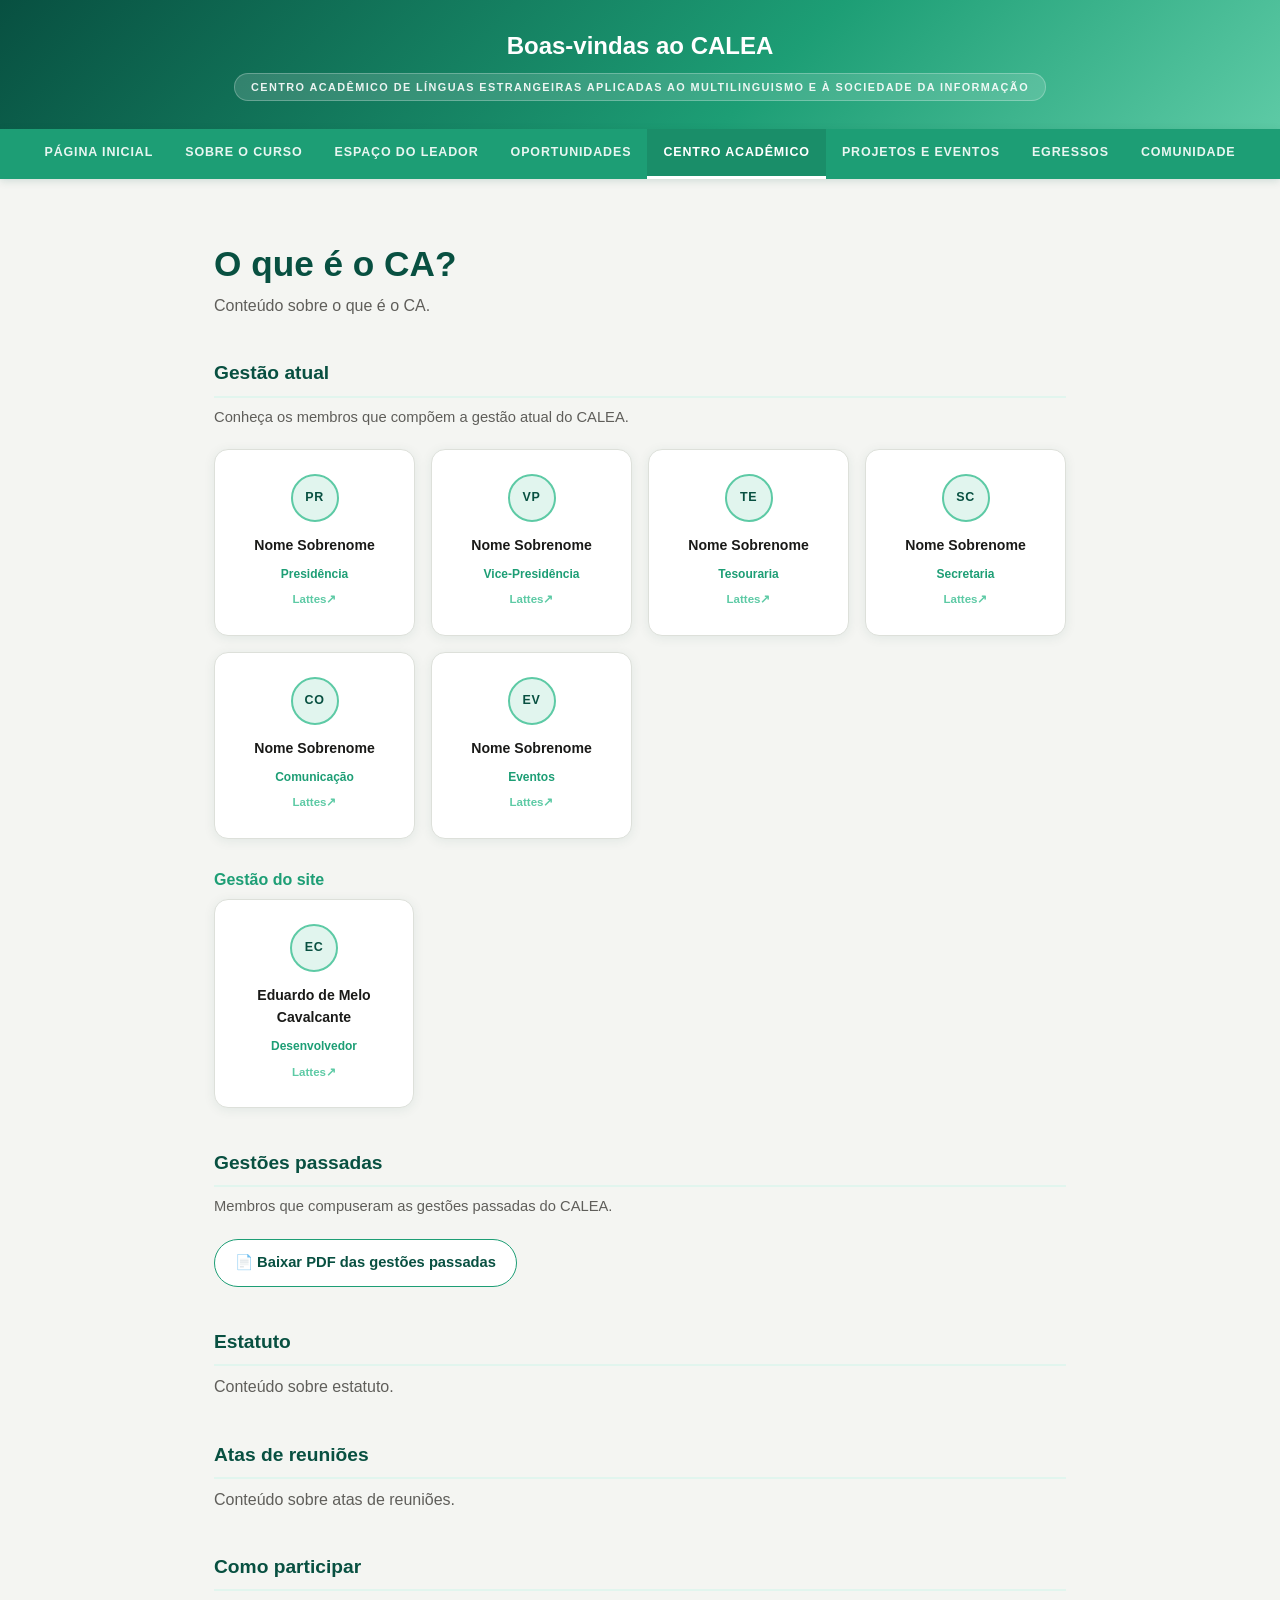
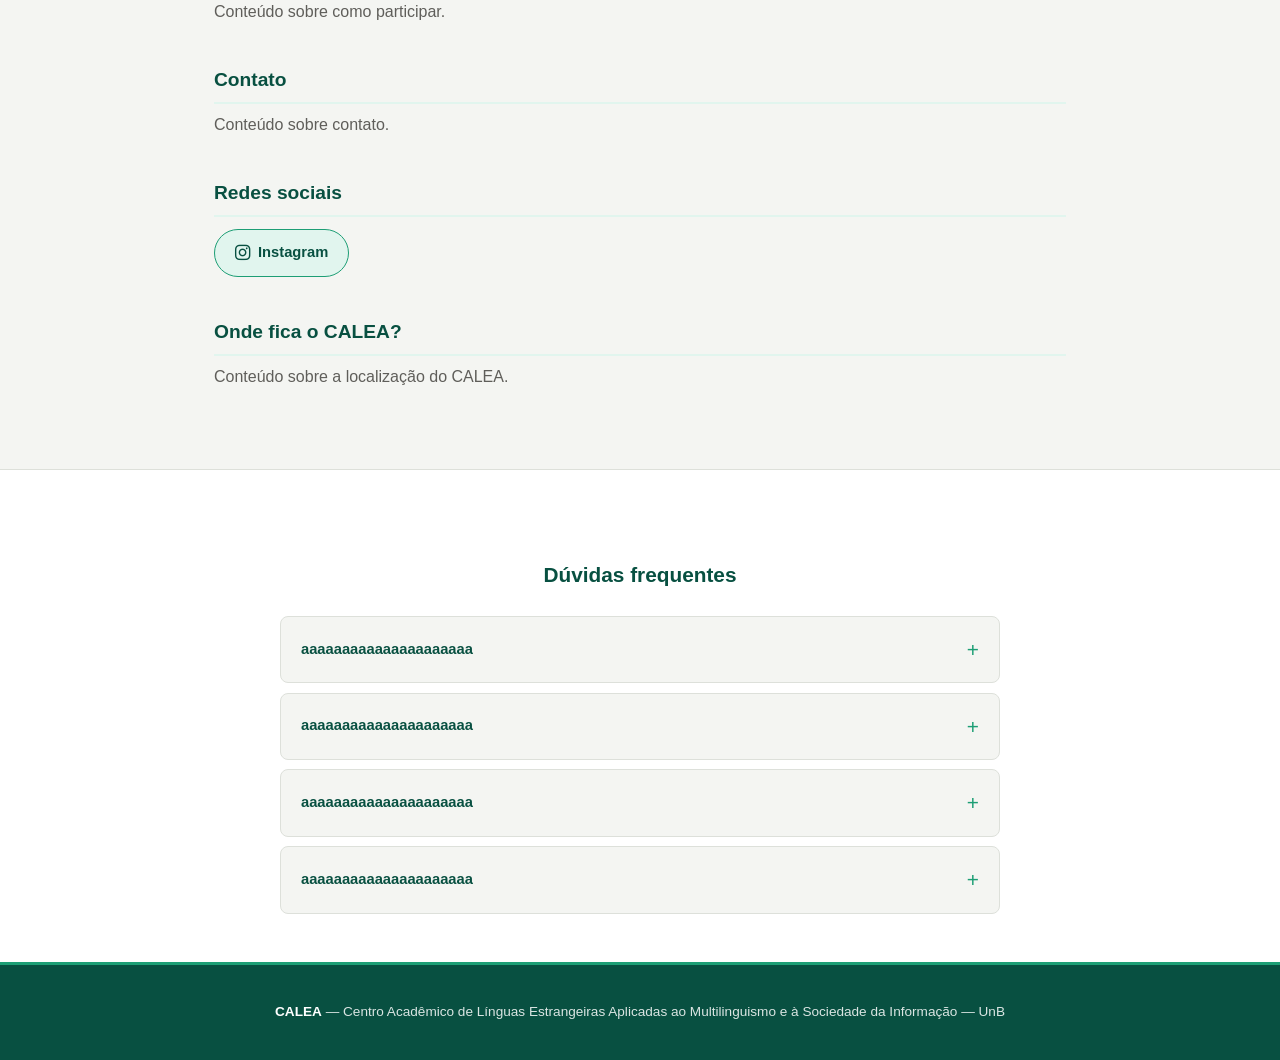
==== calea.html @ d987885e "Add files via upload" ====
<!DOCTYPE html>
<html lang="pt-br">
<head>
    <meta charset="UTF-8">
    <meta name="viewport" content="width=device-width, initial-scale=1.0">
    <title>CALEA — Centro Acadêmico</title>
    <link rel="stylesheet" href="style.css">
    <link rel="stylesheet" href="https://cdnjs.cloudflare.com/ajax/libs/font-awesome/6.4.0/css/all.min.css">
    <link rel="icon" type="image/png" sizes="16x16" href="imagens_favicons/favicon_io/favicon-16x16.png">
</head>
<body>
    <header>
        <h1><a href="index.html">Boas-vindas ao CALEA</a></h1>
        <div class="hero-tag">Centro Acadêmico de Línguas Estrangeiras APLICADAS ao Multilinguismo e à Sociedade da Informação</div>
    </header>

    <nav>
        <a href="index.html">Página Inicial</a>
        <a href="sobre_o_curso.html">Sobre o Curso</a>
        <a href="espaco_leador.html">Espaço do Leador</a>
        <a href="oportunidades.html">Oportunidades</a>
        <a href="calea.html" class="ativo">Centro Acadêmico</a>
        <a href="projetos_eventos.html">Projetos e Eventos</a>
        <a href="egressos.html">Egressos</a>
        <a href="comunidade.html">Comunidade</a>
    </nav>

    <main>
        <h1>O que é o CA?</h1>
        <p>Conteúdo sobre o que é o CA.</p>

        <h2>Gestão atual</h2>
        <p class="sec-desc">Conheça os membros que compõem a gestão atual do CALEA.</p>
        <div class="gestao-grid">
            <div class="membro-card">
                <div class="avatar" style="margin:0 auto .75rem;">PR</div>
                <h4>Nome Sobrenome</h4>
                <span class="cargo">Presidência</span><br>
                <span class="cargo"><a href="https://lattes.cnpq.br/1234567890" target="_blank" class="lattes-link">Lattes↗</a></span>
            </div>
            <div class="membro-card">
                <div class="avatar" style="margin:0 auto .75rem;">VP</div>
                <h4>Nome Sobrenome</h4>
                <span class="cargo">Vice-Presidência</span><br>
                <span class="cargo"><a href="https://lattes.cnpq.br/1234567890" target="_blank" class="lattes-link">Lattes↗</a></span>
            </div>
            <div class="membro-card">
                <div class="avatar" style="margin:0 auto .75rem;">TE</div>
                <h4>Nome Sobrenome</h4>
                <span class="cargo">Tesouraria</span><br>
                <span class="cargo"><a href="https://lattes.cnpq.br/1234567890" target="_blank" class="lattes-link">Lattes↗</a></span>
            </div>
            <div class="membro-card">
                <div class="avatar" style="margin:0 auto .75rem;">SC</div>
                <h4>Nome Sobrenome</h4>
                <span class="cargo">Secretaria</span><br>
                <span class="cargo"><a href="https://lattes.cnpq.br/1234567890" target="_blank" class="lattes-link">Lattes↗</a></span>
            </div>
            <div class="membro-card">
                <div class="avatar" style="margin:0 auto .75rem;">CO</div>
                <h4>Nome Sobrenome</h4>
                <span class="cargo">Comunicação</span><br>
                <span class="cargo"><a href="https://lattes.cnpq.br/1234567890" target="_blank" class="lattes-link">Lattes↗</a></span>
            </div>
            <div class="membro-card">
                <div class="avatar" style="margin:0 auto .75rem;">EV</div>
                <h4>Nome Sobrenome</h4>
                <span class="cargo">Eventos</span><br>
                <span class="cargo"><a href="https://lattes.cnpq.br/1234567890" target="_blank" class="lattes-link">Lattes↗</a></span>
            </div>
        </div>

        <h3>Gestão do site</h3>
        <div class="gestao-grid" style="max-width:200px;">
            <div class="membro-card">
                <div class="avatar" style="margin:0 auto .75rem;">EC</div>
                <h4>Eduardo de Melo Cavalcante</h4>
                <span class="cargo">Desenvolvedor</span><br>
                <span class="cargo"><a href="http://lattes.cnpq.br/5332360719524152" target="_blank" class="lattes-link">Lattes↗</a></span>
            </div>
        </div>

        <h2>Gestões passadas</h2>
        <p class="sec-desc">Membros que compuseram as gestões passadas do CALEA.</p>
        <p class="pdf-link">
            <a href="aqui vai o link para o PDF" target="_blank" class="btn-pdf">
                📄 Baixar PDF das gestões passadas
            </a>
        </p>

        <h2>Estatuto</h2>
        <p>Conteúdo sobre estatuto.</p>

        <h2>Atas de reuniões</h2>
        <p>Conteúdo sobre atas de reuniões.</p>

        <h2>Como participar</h2>
        <p>Conteúdo sobre como participar.</p>

        <h2>Contato</h2>
        <p>Conteúdo sobre contato.</p>

        <h2>Redes sociais</h2>
        <p class="social-links">
            <a href="https://www.instagram.com/caleaunb/" target="_blank" class="btn-social">
                <i class="fab fa-instagram"></i>
                Instagram
            </a>
        </p>

        <h2>Onde fica o CALEA?</h2>
        <p>Conteúdo sobre a localização do CALEA.</p>
    </main>

    <section id="faq">
        <div class="container">
            <h2 class="section-title">Dúvidas frequentes</h2>
            <div class="faq-list">
                <details>
                    <summary>aaaaaaaaaaaaaaaaaaaaa</summary>
                    <p>bbbbbbbbb</p>
                </details>
                <details>
                    <summary>aaaaaaaaaaaaaaaaaaaaa</summary>
                    <p>bbbbbbbbb</p>
                </details>
                <details>
                    <summary>aaaaaaaaaaaaaaaaaaaaa</summary>
                    <p>bbbbbbbbb</p>
                </details>
                <details>
                    <summary>aaaaaaaaaaaaaaaaaaaaa</summary>
                    <p>bbbbbbbbb</p>
                </details>
            </div>
        </div>
    </section>

    <footer>
        <p><strong>CALEA</strong> &mdash; Centro Acadêmico de Línguas Estrangeiras Aplicadas ao Multilinguismo e à Sociedade da Informação &mdash; UnB</p>
    </footer>
</body>
</html>
---- style.css ----
/* ══════════════════════════════════════════
   CALEA — Folha de estilos global
   ══════════════════════════════════════════ */

:root {
    --verde: #1D9E75;
    --verde-escuro: #085041;
    --verde-claro: #E1F5EE;
    --verde-medio: #5DCAA5;
    --cinza-bg: #f4f5f2;
    --cinza-borda: #dde0da;
    --texto: #1a1a18;
    --texto-muted: #5f5e5a;
    --branco: #ffffff;
    --sombra-suave: 0 2px 12px rgba(8, 80, 65, 0.08);
    --sombra-media: 0 4px 24px rgba(8, 80, 65, 0.13);
    --raio: 14px;
    --raio-sm: 8px;
    --raio-pill: 999px;
}

/* ── RESET & BASE ── */
*, *::before, *::after { box-sizing: border-box; }

html, body { min-height: 100%; }

body {
    display: flex;
    flex-direction: column;
    min-height: 100vh;
    font-family: Arial, Verdana, Tahoma, Helvetica, sans-serif;
    margin: 0;
    padding: 0;
    font-size: 16px;
    background-color: var(--cinza-bg);
    color: var(--texto);
    line-height: 1.6;
}

main {
    flex: 1;
    max-width: 900px;
    margin: 0 auto;
    padding: 2.5rem 1.5rem 4rem;
    width: 100%;
    text-align: left;
}

/* ── TIPOGRAFIA GERAL ── */
h1 {
    font-size: clamp(1.6rem, 4vw, 2.2rem);
    font-weight: 800;
    color: var(--verde-escuro);
    margin-bottom: 0.5rem;
    line-height: 1.2;
}

h2 {
    font-size: 1.2rem;
    font-weight: 700;
    color: var(--verde-escuro);
    margin-top: 2.5rem;
    margin-bottom: 0.5rem;
    padding-bottom: 0.4rem;
    border-bottom: 2px solid var(--verde-claro);
}

h3 {
    font-size: 1rem;
    font-weight: 700;
    color: var(--verde);
    margin-top: 1.75rem;
    margin-bottom: 0.4rem;
}

p { margin: 0.5rem 0 1rem; color: var(--texto-muted); }

/* ── LINKS ── */
a { color: var(--verde); text-decoration: none; }
a:hover { color: var(--verde-escuro); text-decoration: underline; }

/* ══════════════════════════════════════════
   HEADER
   ══════════════════════════════════════════ */
header {
    background: linear-gradient(135deg, #085041 0%, #1D9E75 60%, #5DCAA5 100%);
    color: #fff;
    padding: 2rem 2rem 1.75rem;
    text-align: center;
    position: relative;
}

header h1 {
    font-size: 1.5rem;
    font-weight: 800;
    color: #fff;
    margin: 0 0 0.75rem;
    line-height: 1.2;
    border-bottom: none;
    padding-bottom: 0;
}

header h1 a { color: #fff; text-decoration: none; }
header h1 a:hover { color: rgba(255,255,255,0.8); text-decoration: none; }


.hero-tag {
    display: inline-block;
    background: rgba(255,255,255,0.15);
    border: 1px solid rgba(255,255,255,0.25);
    border-radius: 999px;
    padding: 0.3rem 1rem;
    font-size: 0.68rem;
    font-weight: 600;
    letter-spacing: 0.13em;
    text-transform: uppercase;
    color: rgba(255,255,255,0.9);
    line-height: 1.5;
}

/* ══════════════════════════════════════════
   NAVEGAÇÃO
   ══════════════════════════════════════════ */
nav {
    background-color: var(--verde);
    padding: 0;
    display: flex;
    flex-wrap: wrap;
    justify-content: center;
    gap: 0;
    box-shadow: 0 2px 8px rgba(8,80,65,0.15);
    position: sticky;
    top: 0;
    z-index: 100;
}

nav a,
.dropbtn {
    color: rgba(255,255,255,0.9);
    text-decoration: none;
    padding: 0.85rem 1rem;
    display: inline-block;
    font-size: 0.78rem;
    font-weight: 700;
    letter-spacing: 0.07em;
    text-transform: uppercase;
    border-bottom: 3px solid transparent;
    transition: background-color 0.18s ease, border-color 0.18s ease, color 0.18s ease;
}

nav a:hover,
.dropdown:hover .dropbtn {
    background-color: rgba(0,0,0,0.12);
    color: #fff;
    border-bottom-color: rgba(255,255,255,0.5);
    text-decoration: none;
}

nav a.ativo {
    border-bottom-color: #fff;
    color: #fff;
    background-color: rgba(0,0,0,0.1);
}

/* ── DROPDOWN ── */
.dropdown { position: relative; display: inline-block; }

.dropdown-content {
    display: none;
    position: absolute;
    top: 100%;
    left: 0;
    min-width: 200px;
    background-color: var(--branco);
    box-shadow: var(--sombra-media);
    z-index: 200;
    border-radius: 0 0 var(--raio-sm) var(--raio-sm);
    overflow: hidden;
}

.dropdown-content a {
    display: block;
    padding: 0.75rem 1rem;
    color: var(--verde-escuro);
    font-size: 0.85rem;
    border-bottom: none;
    letter-spacing: 0;
    text-transform: none;
    font-weight: 500;
}

.dropdown-content a:hover { background-color: var(--verde-claro); color: var(--verde-escuro); }
.dropdown:hover .dropdown-content { display: block; }

/* ══════════════════════════════════════════
   AVATARES
   ══════════════════════════════════════════ */
.avatar {
    width: 48px;
    height: 48px;
    border-radius: 50%;
    background: var(--verde-claro);
    color: var(--verde-escuro);
    font-size: 0.78rem;
    font-weight: 800;
    display: flex;
    align-items: center;
    justify-content: center;
    border: 2px solid var(--verde-medio);
    letter-spacing: 0.05em;
}

/* ══════════════════════════════════════════
   CARDS DE MEMBROS / GESTÃO
   ══════════════════════════════════════════ */
.container { max-width: 860px; margin: 0 auto; padding: 0; }

.gestao-grid {
    display: grid;
    grid-template-columns: repeat(auto-fit, minmax(160px, 1fr));
    gap: 1rem;
    margin-bottom: 1.5rem;
}

.membro-card {
    background: var(--branco);
    border: 1px solid var(--cinza-borda);
    border-radius: var(--raio);
    padding: 1.5rem 1rem;
    text-align: center;
    box-shadow: var(--sombra-suave);
    transition: box-shadow 0.2s, transform 0.2s;
}

.membro-card:hover {
    box-shadow: var(--sombra-media);
    transform: translateY(-2px);
}

.membro-card h4 {
    font-size: 0.88rem;
    font-weight: 700;
    margin: 0.5rem 0 0.2rem;
    color: var(--texto);
    border: none;
    padding: 0;
}

.membro-card .cargo {
    font-size: 0.75rem;
    color: var(--verde);
    font-weight: 600;
}

.lattes-link {
    font-size: 0.72rem;
    color: var(--verde-medio);
    font-weight: 600;
}

.lattes-link:hover { color: var(--verde-escuro); }

/* ══════════════════════════════════════════
   BOTÕES SOCIAL / PDF
   ══════════════════════════════════════════ */
.social-links { margin: 0.75rem 0; }

.social-links .btn-social {
    display: inline-flex;
    align-items: center;
    gap: 0.5rem;
    padding: 0.7rem 1.25rem;
    border: 1.5px solid var(--verde);
    border-radius: var(--raio-pill);
    background: var(--verde-claro);
    color: var(--verde-escuro);
    font-size: 0.92rem;
    font-weight: 700;
    text-decoration: none;
    transition: background 0.2s, color 0.2s, transform 0.2s, box-shadow 0.2s;
}

.social-links .btn-social i { font-size: 1.1rem; }

.social-links .btn-social:hover {
    background: var(--verde);
    color: #fff;
    transform: translateY(-2px);
    box-shadow: 0 4px 12px rgba(29,158,117,0.25);
    text-decoration: none;
}

.pdf-link { margin: 1rem 0 0; }

.pdf-link .btn-pdf {
    display: inline-flex;
    align-items: center;
    gap: 0.5rem;
    padding: 0.7rem 1.25rem;
    border: 1.5px solid var(--verde);
    border-radius: var(--raio-pill);
    background: #fff;
    color: var(--verde-escuro);
    font-size: 0.92rem;
    font-weight: 700;
    text-decoration: none;
    transition: background 0.2s, color 0.2s, transform 0.2s, box-shadow 0.2s;
}

.pdf-link .btn-pdf:hover {
    background: var(--verde);
    color: #fff;
    transform: translateY(-2px);
    box-shadow: 0 4px 12px rgba(29,158,117,0.25);
    text-decoration: none;
}

/* ══════════════════════════════════════════
   SEÇÃO FAQ
   ══════════════════════════════════════════ */
#faq {
    background: var(--branco);
    border-top: 1px solid var(--cinza-borda);
    padding: 3rem 1.5rem;
}

#faq .container {
    max-width: 720px;
    margin: 0 auto;
    padding: 0;
}

.section-title {
    font-size: 1.3rem;
    font-weight: 800;
    color: var(--verde-escuro);
    text-align: center;
    margin-bottom: 1.5rem;
    border: none;
    padding: 0;
}

.faq-list { display: grid; gap: 0.6rem; }

.faq-list details {
    background: var(--cinza-bg);
    border: 1px solid var(--cinza-borda);
    border-radius: var(--raio-sm);
    overflow: hidden;
    transition: box-shadow 0.2s;
}

.faq-list details[open] {
    border-color: var(--verde-medio);
    box-shadow: 0 0 0 3px rgba(29,158,117,0.08);
}

.faq-list summary {
    padding: 1rem 1.25rem;
    font-size: 0.92rem;
    font-weight: 600;
    color: var(--verde-escuro);
    cursor: pointer;
    list-style: none;
    display: flex;
    justify-content: space-between;
    align-items: center;
    user-select: none;
}

.faq-list summary::-webkit-details-marker { display: none; }

.faq-list summary::after {
    content: '+';
    font-size: 1.3rem;
    font-weight: 300;
    color: var(--verde);
    transition: transform 0.25s;
    flex-shrink: 0;
    margin-left: 1rem;
}

.faq-list details[open] summary::after {
    transform: rotate(45deg);
}

.faq-list details p {
    padding: 0 1.25rem 1rem;
    margin: 0;
    font-size: 0.9rem;
    color: var(--texto-muted);
    border-top: 1px solid var(--cinza-borda);
    padding-top: 0.75rem;
}

/* ══════════════════════════════════════════
   DURAÇÃO DO CURSO
   ══════════════════════════════════════════ */
.duracao-container {
    display: flex;
    align-items: center;
    justify-content: flex-start;
    gap: 1rem;
    margin: 1.25rem 0;
}

.duracao-destaque {
    display: flex;
    flex-direction: column;
    align-items: center;
    background: var(--verde-claro);
    border: 1px solid var(--cinza-borda);
    border-radius: var(--raio);
    padding: 1rem 2rem;
    min-width: 100px;
}

.duracao-num {
    font-size: 2.8rem;
    font-weight: 800;
    color: var(--verde-escuro);
    line-height: 1;
}

.duracao-label {
    font-size: 0.75rem;
    font-weight: 700;
    text-transform: uppercase;
    letter-spacing: 0.1em;
    color: var(--verde);
    margin-top: 0.3rem;
}

.duracao-sep { font-size: 2rem; color: var(--cinza-borda); font-weight: 300; }

/* ══════════════════════════════════════════
   ESTRUTURA CURRICULAR
   ══════════════════════════════════════════ */
.sec-desc {
    color: var(--texto-muted);
    font-size: 0.92rem;
    margin-bottom: 1.25rem;
}

.curriculo-grid {
    display: flex;
    gap: 1rem;
    justify-content: flex-start;
    flex-wrap: wrap;
    margin: 0 0 1.5rem;
}

.curriculo-card {
    display: flex;
    flex-direction: column;
    align-items: center;
    background: var(--branco);
    border: 1px solid var(--cinza-borda);
    border-radius: var(--raio);
    padding: 1.25rem 2rem;
    min-width: 200px;
    text-decoration: none;
    color: inherit;
    box-shadow: var(--sombra-suave);
    transition: border-color 0.2s, box-shadow 0.2s, transform 0.2s;
}

.curriculo-card:hover {
    border-color: var(--verde);
    box-shadow: var(--sombra-media);
    transform: translateY(-2px);
    text-decoration: none;
}

.curriculo-card--destaque {
    border-color: var(--verde);
    box-shadow: 0 0 0 3px rgba(29,158,117,0.15);
}

.curriculo-badge {
    font-size: 0.68rem;
    font-weight: 700;
    text-transform: uppercase;
    letter-spacing: 0.1em;
    background: var(--verde);
    color: #fff;
    border-radius: var(--raio-pill);
    padding: 0.15rem 0.65rem;
    margin-bottom: 0.75rem;
}

.curriculo-codigo { font-size: 1.6rem; font-weight: 800; color: var(--verde-escuro); line-height: 1; }
.curriculo-ano { font-size: 0.78rem; color: var(--texto-muted); margin-top: 0.3rem; }
.curriculo-link { font-size: 0.78rem; font-weight: 600; color: var(--verde); margin-top: 0.75rem; }

/* ══════════════════════════════════════════
   FLUXO SEMESTRAL
   ══════════════════════════════════════════ */
.fluxo-grid {
    display: grid;
    grid-template-columns: repeat(auto-fit, minmax(200px, 1fr));
    gap: 0.75rem;
    margin: 0 0 2rem;
    text-align: left;
}

.fluxo-sem {
    background: var(--branco);
    border: 1px solid var(--cinza-borda);
    border-radius: var(--raio-sm);
    overflow: hidden;
    box-shadow: var(--sombra-suave);
}

.fluxo-sem-header {
    background: var(--verde-escuro);
    color: #fff;
    font-size: 0.78rem;
    font-weight: 700;
    padding: 0.55rem 0.9rem;
    display: flex;
    justify-content: space-between;
    letter-spacing: 0.04em;
}

.fluxo-sem-header span { font-weight: 400; opacity: 0.8; }

.fluxo-sem ul { list-style: none; margin: 0; padding: 0.6rem 0.9rem; }

.fluxo-sem ul li {
    font-size: 0.82rem;
    color: var(--texto);
    padding: 0.28rem 0;
    border-bottom: 1px solid rgba(0,0,0,0.06);
    line-height: 1.35;
}

.fluxo-sem ul li:last-child { border-bottom: none; }

/* ══════════════════════════════════════════
   CALENDÁRIO ACADÊMICO
   ══════════════════════════════════════════ */
.cal-periodo-grid {
    display: grid;
    grid-template-columns: repeat(auto-fit, minmax(150px, 1fr));
    gap: 0.75rem;
    margin: 0 0 1.5rem;
}

.cal-periodo {
    background: var(--verde-escuro);
    color: #fff;
    border-radius: var(--raio-sm);
    padding: 1rem 0.75rem;
    display: flex;
    flex-direction: column;
    align-items: center;
    gap: 0.35rem;
    box-shadow: var(--sombra-suave);
}

.cal-periodo-label {
    font-size: 0.7rem;
    font-weight: 600;
    text-transform: uppercase;
    letter-spacing: 0.08em;
    opacity: 0.75;
    line-height: 1.3;
    text-align: center;
}

.cal-periodo-data { font-size: 1rem; font-weight: 700; }

/* ══════════════════════════════════════════
   OUTROS COMPONENTES LEGADOS
   ══════════════════════════════════════════ */
.doc-list { display: grid; gap: 0.75rem; }
.doc-item { display: flex; align-items: center; justify-content: space-between; padding: 1rem 1.25rem; background: var(--branco); border: 1px solid var(--cinza-borda); border-radius: var(--raio-sm); gap: 1rem; }
.doc-item-info { display: flex; align-items: center; gap: 0.75rem; }
.doc-item-info .doc-icon { font-size: 1.2rem; }
.doc-item-info h4 { font-size: 0.9rem; font-weight: 600; border: none; padding: 0; margin: 0; color: var(--texto); }
.doc-item-info p { font-size: 0.78rem; color: var(--texto-muted); margin: 0; }

.contato-grid { display: grid; grid-template-columns: repeat(auto-fit, minmax(200px, 1fr)); gap: 1rem; }
.contato-item { display: flex; align-items: flex-start; gap: 0.75rem; padding: 1.25rem; background: var(--branco); border: 1px solid var(--cinza-borda); border-radius: var(--raio-sm); }
.contato-icon { width: 38px; height: 38px; border-radius: 9px; background: var(--verde-claro); display: flex; align-items: center; justify-content: center; font-size: 1rem; flex-shrink: 0; }
.contato-info .label { font-size: 0.72rem; font-weight: 600; text-transform: uppercase; letter-spacing: 0.09em; color: var(--texto-muted); margin-bottom: 0.2rem; }
.contato-info .valor { font-size: 0.9rem; color: var(--verde-escuro); font-weight: 500; }
.contato-info a { color: var(--verde-escuro); text-decoration: none; }
.contato-info a:hover { color: var(--verde); }

.steps { counter-reset: step; display: grid; gap: 1rem; }
.step { display: flex; gap: 1rem; align-items: flex-start; padding: 1.1rem 1.25rem; background: var(--branco); border: 1px solid var(--cinza-borda); border-radius: var(--raio-sm); }
.step-n { width: 32px; height: 32px; border-radius: 50%; background: var(--verde-claro); color: var(--verde-escuro); font-weight: 800; font-size: 0.9rem; display: flex; align-items: center; justify-content: center; flex-shrink: 0; }
.step h4 { font-size: 0.9rem; font-weight: 600; margin-bottom: 0.2rem; border: none; padding: 0; color: var(--texto); }
.step p { font-size: 0.85rem; color: var(--texto-muted); margin: 0; }

/* ══════════════════════════════════════════
   FOOTER
   ══════════════════════════════════════════ */
footer {
    background: var(--verde-escuro);
    color: rgba(255,255,255,0.85);
    text-align: center;
    padding: 2rem 1.5rem;
    font-size: 0.85rem;
    border-top: 3px solid var(--verde);
}

footer strong { color: #fff; }
footer p { margin: 0.3rem 0; color: rgba(255,255,255,0.85); }

.footer-creditos { font-size: 0.75rem; opacity: 0.6; margin-top: 0.5rem !important; }
.footer-creditos a { color: var(--verde-medio); text-decoration: underline; }
.footer-creditos a:hover { color: #fff; }

/* ══════════════════════════════════════════
   RESPONSIVO
   ══════════════════════════════════════════ */
@media (max-width: 640px) {
    main { padding: 1.5rem 1rem 3rem; }

    nav {
        flex-direction: column;
        align-items: stretch;
        position: static;
    }

    nav a, .dropbtn {
        padding: 0.75rem 1rem;
        border-bottom: 1px solid rgba(255,255,255,0.1);
        border-left: 3px solid transparent;
        text-align: left;
        font-size: 0.82rem;
    }

    nav a:hover { border-left-color: #fff; border-bottom-color: rgba(255,255,255,0.1); }

    .duracao-container { justify-content: center; }
    .curriculo-grid { justify-content: center; }
}
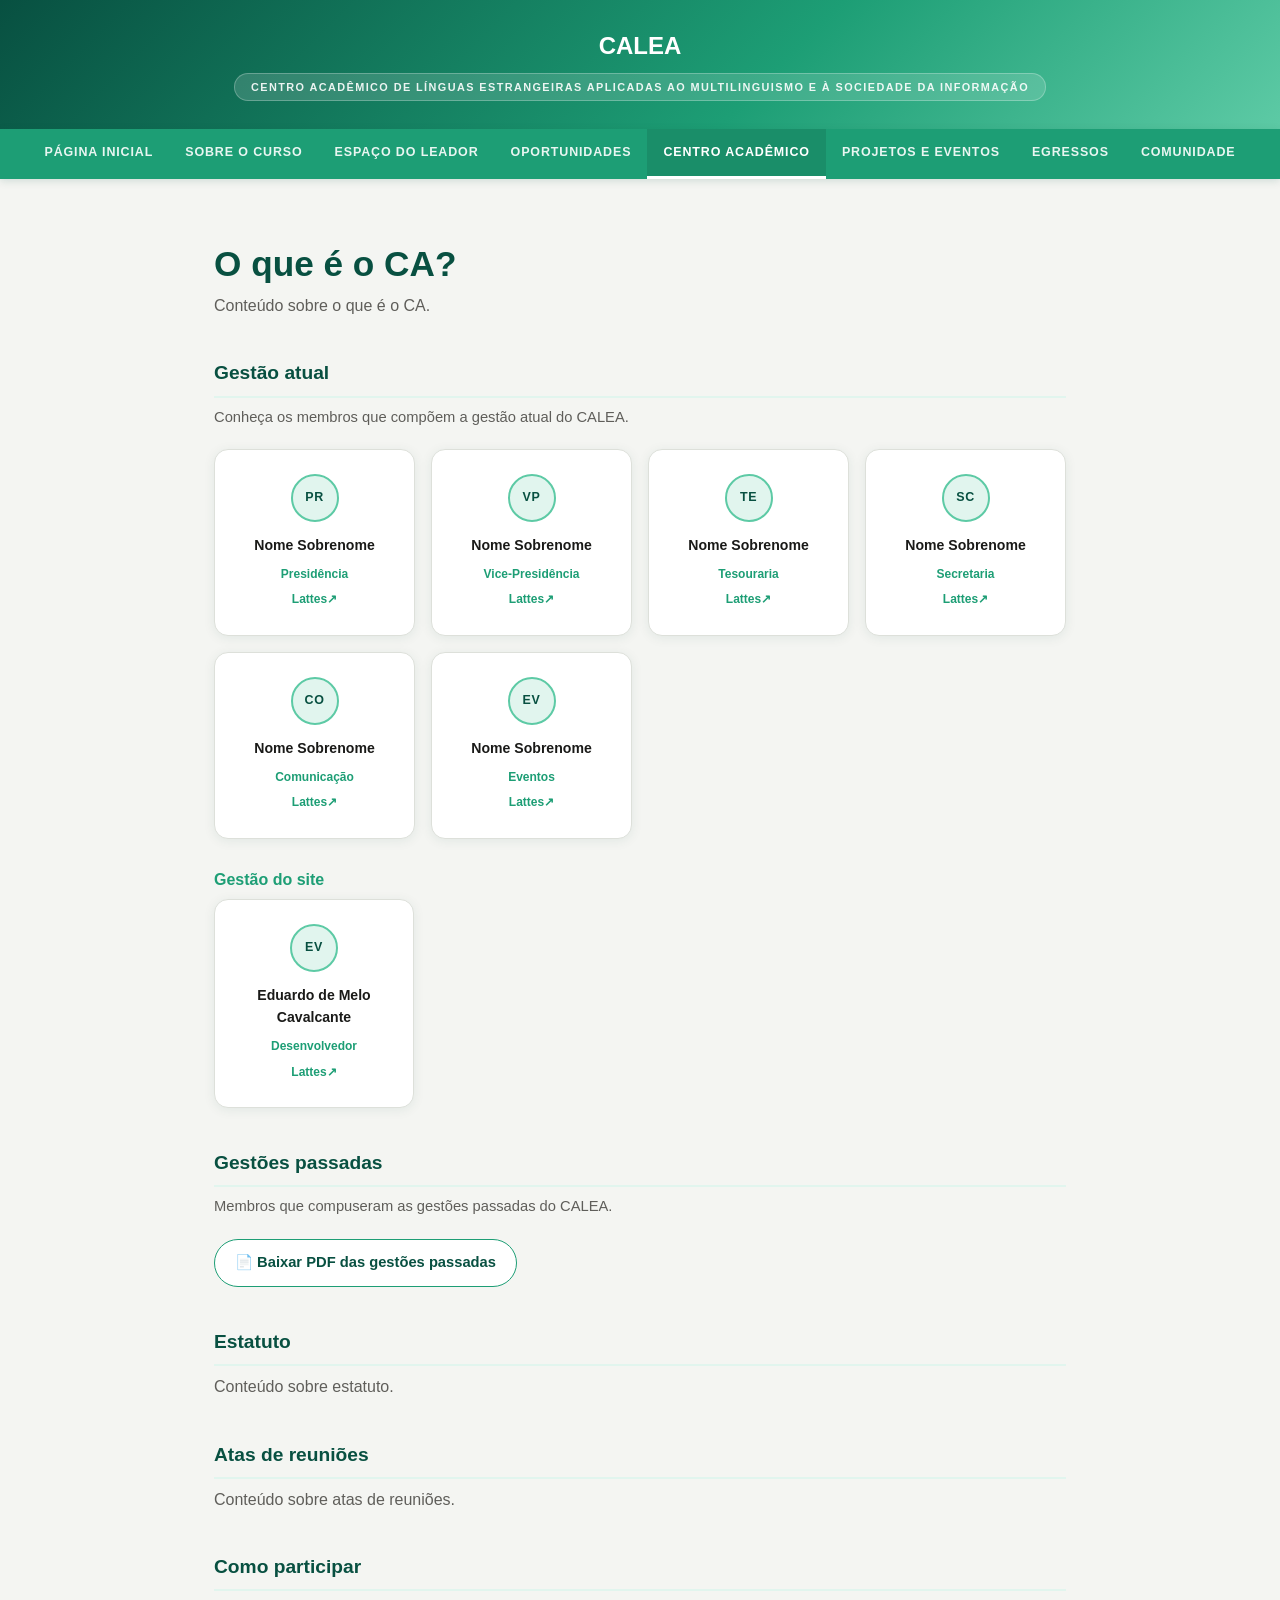
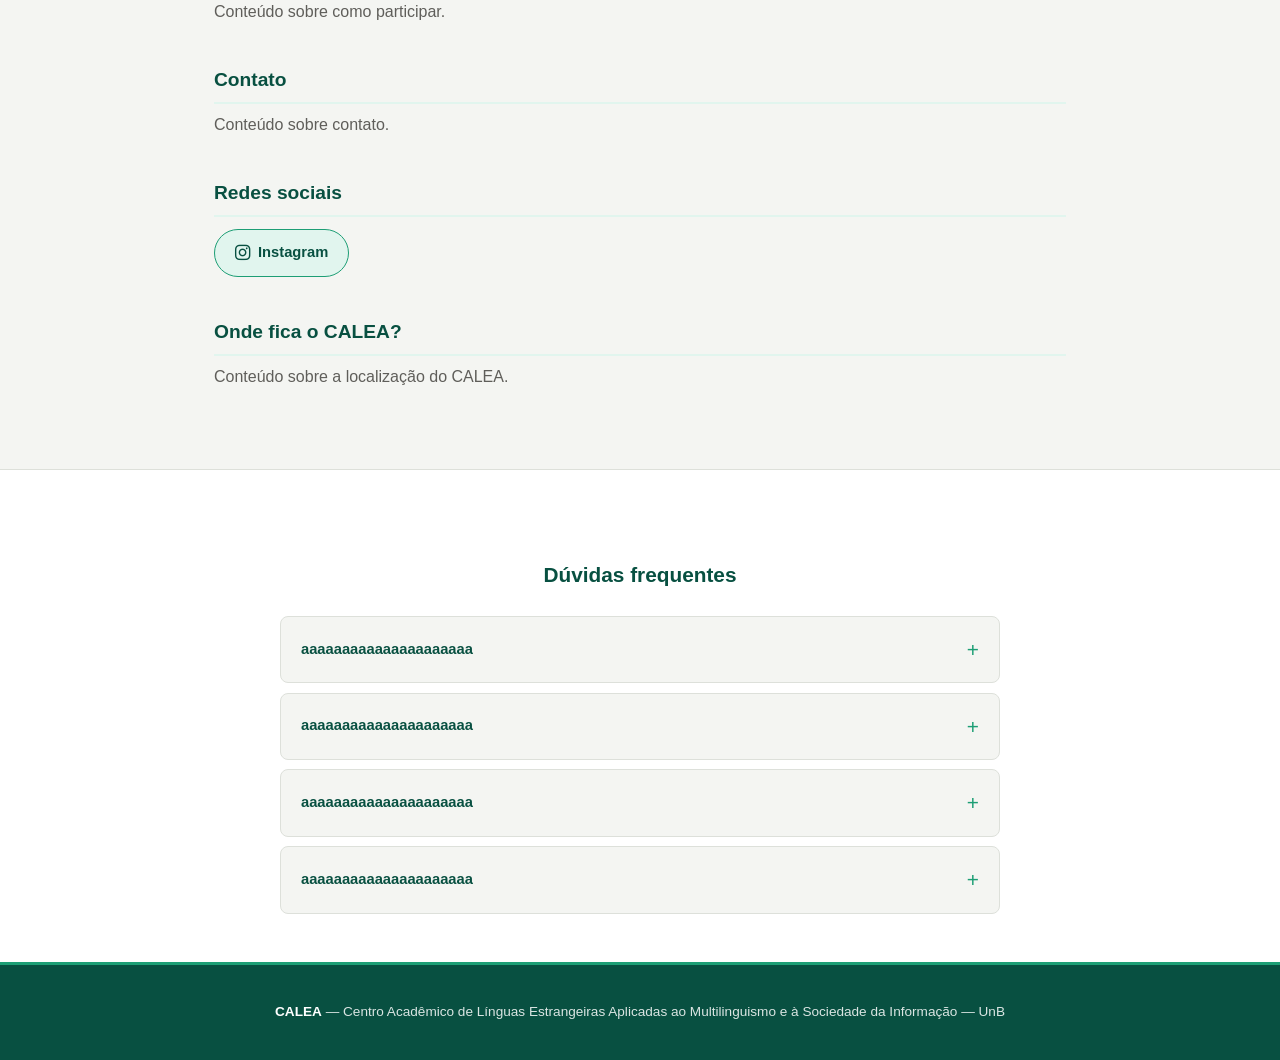
==== commit 13c32c05: "Add files via upload" ====
--- a/calea.html
+++ b/calea.html
@@ -10,7 +10,7 @@
 </head>
 <body>
     <header>
-        <h1><a href="index.html">Boas-vindas ao CALEA</a></h1>
+        <h1><a href="index.html">CALEA</a></h1>
         <div class="hero-tag">Centro Acadêmico de Línguas Estrangeiras APLICADAS ao Multilinguismo e à Sociedade da Informação</div>
     </header>
 
@@ -73,7 +73,7 @@
         <h3>Gestão do site</h3>
         <div class="gestao-grid" style="max-width:200px;">
             <div class="membro-card">
-                <div class="avatar" style="margin:0 auto .75rem;">EC</div>
+                <div class="avatar" style="margin:0 auto .75rem;">EV</div>
                 <h4>Eduardo de Melo Cavalcante</h4>
                 <span class="cargo">Desenvolvedor</span><br>
                 <span class="cargo"><a href="http://lattes.cnpq.br/5332360719524152" target="_blank" class="lattes-link">Lattes↗</a></span>
--- a/style.css
+++ b/style.css
@@ -252,12 +252,6 @@
     font-weight: 600;
 }
 
-.lattes-link {
-    font-size: 0.72rem;
-    color: var(--verde-medio);
-    font-weight: 600;
-}
-
 .lattes-link:hover { color: var(--verde-escuro); }
 
 /* ══════════════════════════════════════════
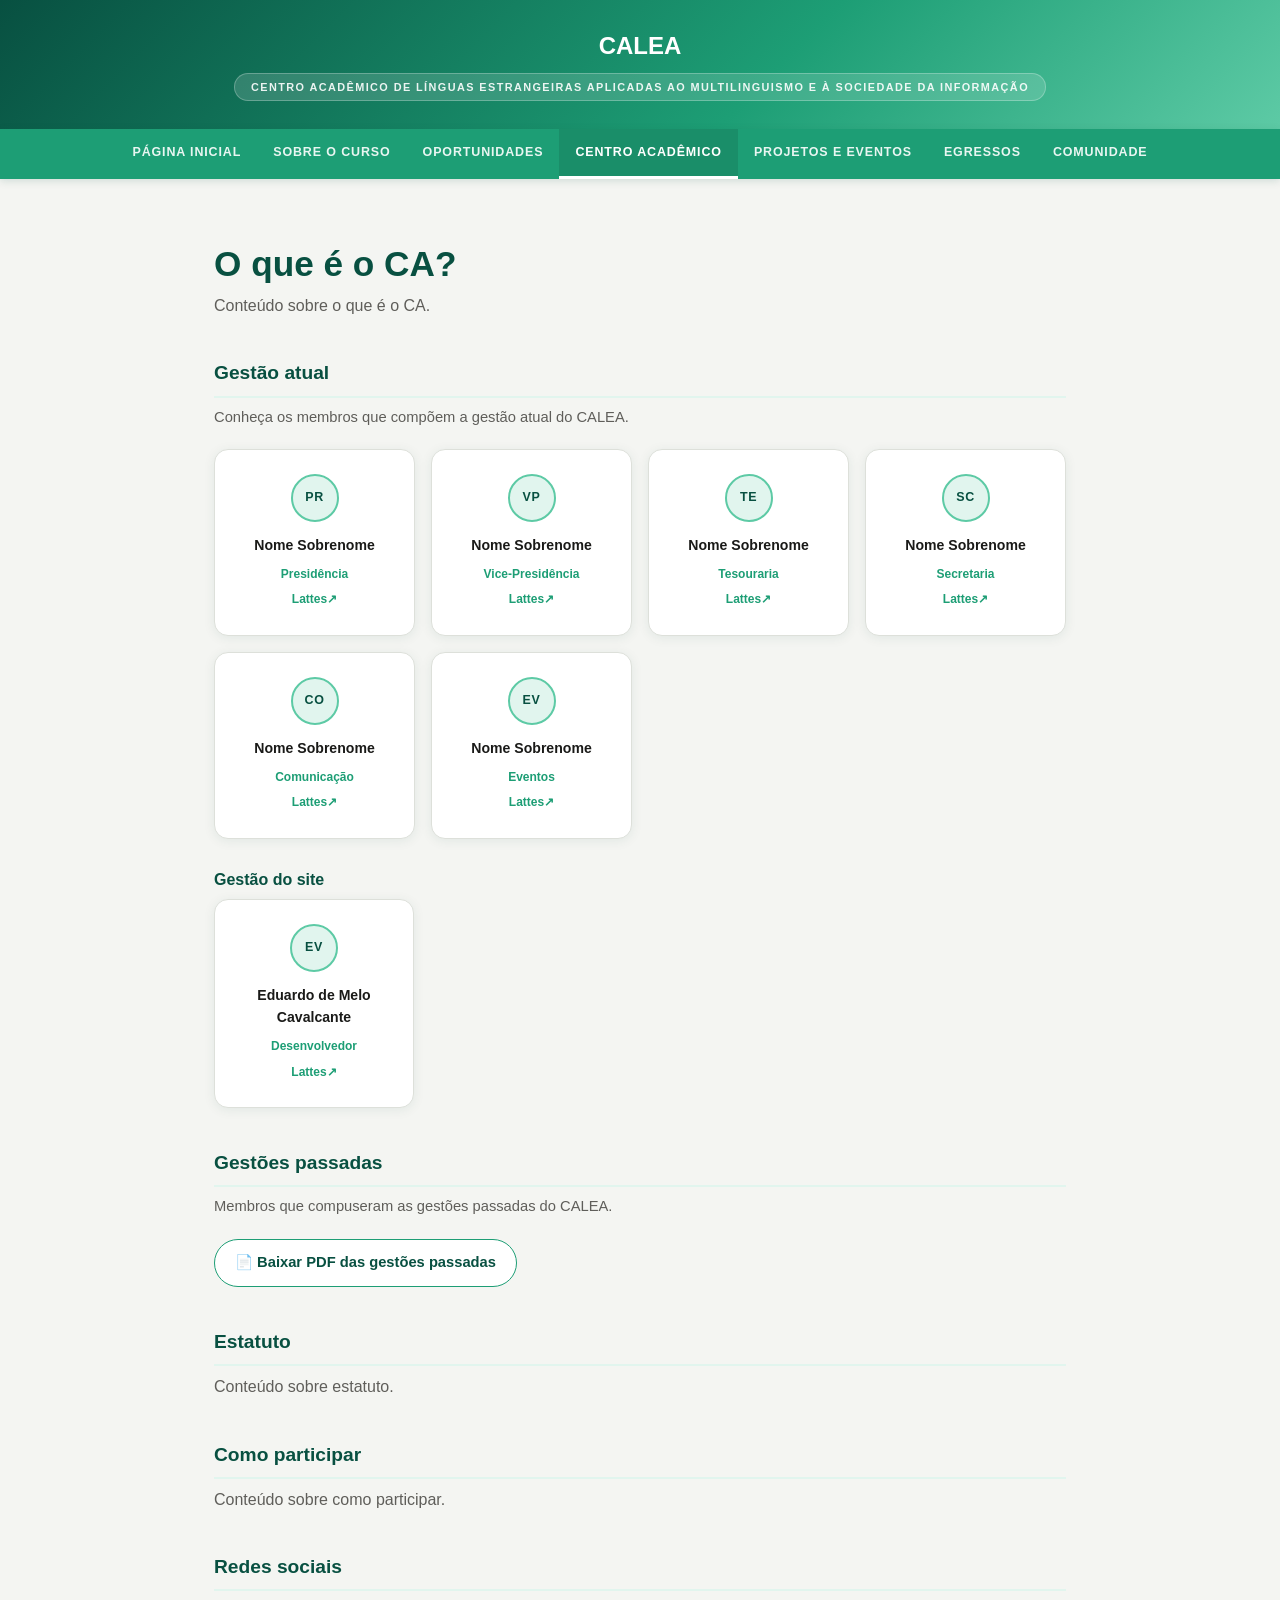
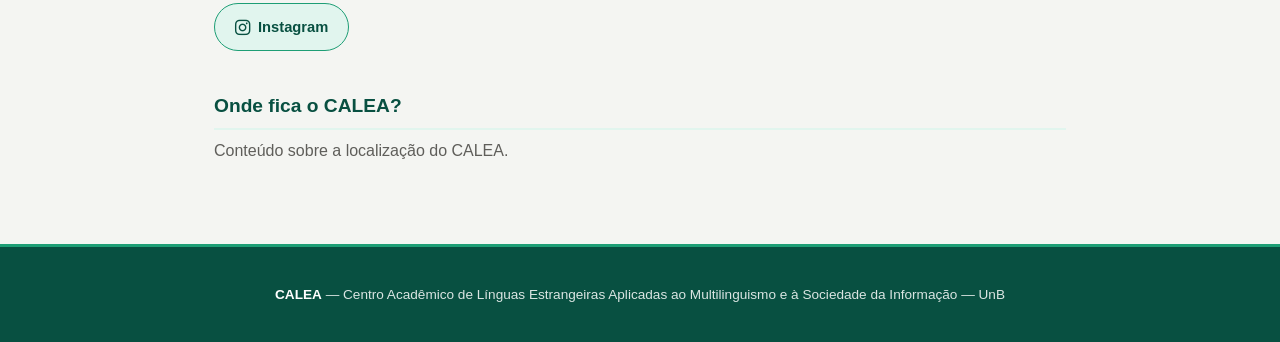
==== commit 46712640: "Add files via upload" ====
--- a/calea.html
+++ b/calea.html
@@ -17,7 +17,6 @@
     <nav>
         <a href="index.html">Página Inicial</a>
         <a href="sobre_o_curso.html">Sobre o Curso</a>
-        <a href="espaco_leador.html">Espaço do Leador</a>
         <a href="oportunidades.html">Oportunidades</a>
         <a href="calea.html" class="ativo">Centro Acadêmico</a>
         <a href="projetos_eventos.html">Projetos e Eventos</a>
@@ -91,14 +90,8 @@
         <h2>Estatuto</h2>
         <p>Conteúdo sobre estatuto.</p>
 
-        <h2>Atas de reuniões</h2>
-        <p>Conteúdo sobre atas de reuniões.</p>
-
         <h2>Como participar</h2>
         <p>Conteúdo sobre como participar.</p>
-
-        <h2>Contato</h2>
-        <p>Conteúdo sobre contato.</p>
 
         <h2>Redes sociais</h2>
         <p class="social-links">
@@ -112,32 +105,10 @@
         <p>Conteúdo sobre a localização do CALEA.</p>
     </main>
 
-    <section id="faq">
-        <div class="container">
-            <h2 class="section-title">Dúvidas frequentes</h2>
-            <div class="faq-list">
-                <details>
-                    <summary>aaaaaaaaaaaaaaaaaaaaa</summary>
-                    <p>bbbbbbbbb</p>
-                </details>
-                <details>
-                    <summary>aaaaaaaaaaaaaaaaaaaaa</summary>
-                    <p>bbbbbbbbb</p>
-                </details>
-                <details>
-                    <summary>aaaaaaaaaaaaaaaaaaaaa</summary>
-                    <p>bbbbbbbbb</p>
-                </details>
-                <details>
-                    <summary>aaaaaaaaaaaaaaaaaaaaa</summary>
-                    <p>bbbbbbbbb</p>
-                </details>
-            </div>
-        </div>
-    </section>
 
     <footer>
         <p><strong>CALEA</strong> &mdash; Centro Acadêmico de Línguas Estrangeiras Aplicadas ao Multilinguismo e à Sociedade da Informação &mdash; UnB</p>
     </footer>
+<script src="nav.js"></script>
 </body>
 </html>
--- a/style.css
+++ b/style.css
@@ -68,7 +68,7 @@
 h3 {
     font-size: 1rem;
     font-weight: 700;
-    color: var(--verde);
+    color: var(--verde-escuro);
     margin-top: 1.75rem;
     margin-bottom: 0.4rem;
 }
@@ -127,11 +127,68 @@
     display: flex;
     flex-wrap: wrap;
     justify-content: center;
+    align-items: center;
     gap: 0;
     box-shadow: 0 2px 8px rgba(8,80,65,0.15);
     position: sticky;
     top: 0;
     z-index: 100;
+}
+
+.menu-toggle {
+    display: none;
+    flex-direction: column;
+    background: none;
+    border: none;
+    cursor: pointer;
+    padding: 0.5rem;
+    gap: 5px;
+}
+
+.menu-toggle span {
+    width: 25px;
+    height: 3px;
+    background: #fff;
+    border-radius: 2px;
+    transition: all 0.3s ease;
+}
+
+nav.active .menu-toggle span:nth-child(1) {
+    transform: rotate(45deg) translate(8px, 8px);
+}
+
+nav.active .menu-toggle span:nth-child(2) {
+    opacity: 0;
+}
+
+nav.active .menu-toggle span:nth-child(3) {
+    transform: rotate(-45deg) translate(7px, -7px);
+}
+
+.skip-to-content {
+    position: absolute;
+    top: -40px;
+    left: 0;
+    background: var(--verde-escuro);
+    color: #fff;
+    padding: 0.5rem 1rem;
+    border-radius: 0 0 8px 0;
+    text-decoration: none;
+    font-size: 0.85rem;
+    font-weight: 700;
+    z-index: 1000;
+}
+
+.skip-to-content:focus {
+    top: 0;
+}
+
+.nav-links {
+    display: flex;
+    flex-wrap: wrap;
+    justify-content: center;
+    gap: 0;
+    flex: 1;
 }
 
 nav a,
@@ -192,6 +249,50 @@
 .dropdown-content a:hover { background-color: var(--verde-claro); color: var(--verde-escuro); }
 .dropdown:hover .dropdown-content { display: block; }
 
+/* ── RESPONSIVIDADE (MOBILE) ── */
+@media (max-width: 768px) {
+    .menu-toggle {
+        display: flex;
+        margin-right: 1rem;
+    }
+
+    .nav-links {
+        position: absolute;
+        top: 100%;
+        left: 0;
+        right: 0;
+        background-color: var(--verde);
+        flex-direction: column;
+        gap: 0;
+        max-height: 0;
+        overflow: hidden;
+        transition: max-height 0.3s ease;
+    }
+
+    nav.active .nav-links {
+        max-height: 500px;
+    }
+
+    .nav-links a {
+        padding: 1rem;
+        border-bottom: 1px solid rgba(255,255,255,0.1);
+        border-left: 3px solid transparent;
+        border-radius: 0;
+        display: block;
+        width: 100%;
+    }
+
+    .nav-links a.ativo {
+        border-left-color: #fff;
+        border-bottom-color: 1px solid rgba(255,255,255,0.1);
+    }
+
+    .nav-links a:hover {
+        border-bottom-color: 1px solid rgba(255,255,255,0.1);
+        border-left-color: rgba(255,255,255,0.5);
+    }
+}
+
 /* ══════════════════════════════════════════
    AVATARES
    ══════════════════════════════════════════ */
@@ -235,6 +336,7 @@
 .membro-card:hover {
     box-shadow: var(--sombra-media);
     transform: translateY(-2px);
+
 }
 
 .membro-card h4 {
@@ -589,6 +691,137 @@
 .step h4 { font-size: 0.9rem; font-weight: 600; margin-bottom: 0.2rem; border: none; padding: 0; color: var(--texto); }
 .step p { font-size: 0.85rem; color: var(--texto-muted); margin: 0; }
 
+
+
+
+
+.prof-overlay {
+    display: none;
+    position: fixed;
+    inset: 0;
+    background: rgba(0,0,0,0.45);
+    z-index: 999;
+    align-items: center;
+    justify-content: center;
+    padding: 1.5rem;
+}
+.prof-overlay:target {
+    display: flex;
+}
+.prof-modal {
+    background: #fff;
+    border-radius: 14px;
+    max-width: 620px;
+    width: 100%;
+    max-height: 85vh;
+    overflow-y: auto;
+    padding: 2rem;
+    position: relative;
+    box-shadow: 0 8px 40px rgba(8,80,65,0.18);
+}
+.modal-header {
+    display: flex;
+    align-items: center;
+    gap: 1rem;
+    margin-bottom: 1.25rem;
+    padding-bottom: 1.25rem;
+    border-bottom: 2px solid #E1F5EE;
+}
+.modal-nome { margin: 0 0 0.2rem; font-size: 1.1rem; color: #085041; }
+.modal-cargo { font-size: 0.82rem; color: #1D9E75; font-weight: 600; }
+.modal-bio { font-size: 0.9rem; color: #5f5e5a; line-height: 1.75; margin-bottom: 1.25rem; }
+.modal-bio p { margin: 0 0 0.85rem; }
+.modal-links { display: flex; gap: 0.75rem; flex-wrap: wrap; }
+.btn-lattes {
+    display: inline-flex;
+    align-items: center;
+    padding: 0.5rem 1rem;
+    border: 1.5px solid #1D9E75;
+    border-radius: 999px;
+    background: #E1F5EE;
+    color: #085041;
+    font-size: 0.85rem;
+    font-weight: 700;
+    text-decoration: none;
+}
+.btn-email {
+    display: inline-flex;
+    align-items: center;
+    padding: 0.5rem 1rem;
+    border: 1.5px solid #dde0da;
+    border-radius: 999px;
+    background: #fff;
+    color: #085041;
+    font-size: 0.85rem;
+    font-weight: 700;
+    text-decoration: none;
+}
+.btn-fechar {
+    position: absolute;
+    top: 1rem;
+    right: 1rem;
+    background: none;
+    border: 1px solid #dde0da;
+    border-radius: 8px;
+    padding: 0.3rem 0.75rem;
+    font-size: 0.85rem;
+    color: #5f5e5a;
+    text-decoration: none;
+}
+.btn-fechar:hover { background: #f4f5f2; color: #085041; text-decoration: none; }
+.membro-card { cursor: pointer; }
+
+/* ── REDE DE LEAS ── */
+.lea-network {
+    display: grid;
+    grid-template-columns: repeat(auto-fit, minmax(280px, 1fr));
+    gap: 1.5rem;
+    margin: 1.5rem 0;
+}
+.lea-item {
+    padding: 1.25rem;
+    border: 1px solid #E1F5EE;
+    border-radius: 10px;
+    background: #f8fdf9;
+    transition: all 0.3s ease;
+}
+.lea-item:hover {
+    border-color: #1D9E75;
+    box-shadow: 0 4px 12px rgba(29, 158, 117, 0.12);
+}
+.lea-item h3 {
+    font-size: 0.95rem;
+    color: #085041;
+    margin: 0 0 0.5rem;
+    font-weight: 700;
+}
+.lea-institution {
+    font-size: 0.85rem;
+    color: #5f5e5a;
+    margin: 0 0 0.75rem;
+    font-weight: 600;
+}
+
+/* ── FOTOS DE PROFESSORES ── */
+.avatar-foto {
+    width: 48px;
+    height: 48px;
+    border-radius: 50%;
+    object-fit: cover;
+    border: 2px solid var(--verde-medio);
+    display: block;
+    margin: 0 auto .75rem;
+}
+.avatar-foto-lg {
+    width: 56px;
+    height: 56px;
+    border-radius: 50%;
+    object-fit: cover;
+    border: 2px solid var(--verde-medio);
+    flex-shrink: 0;
+}
+ 
+
 /* ══════════════════════════════════════════
    FOOTER
    ══════════════════════════════════════════ */
@@ -613,23 +846,7 @@
    ══════════════════════════════════════════ */
 @media (max-width: 640px) {
     main { padding: 1.5rem 1rem 3rem; }
-
-    nav {
-        flex-direction: column;
-        align-items: stretch;
-        position: static;
-    }
-
-    nav a, .dropbtn {
-        padding: 0.75rem 1rem;
-        border-bottom: 1px solid rgba(255,255,255,0.1);
-        border-left: 3px solid transparent;
-        text-align: left;
-        font-size: 0.82rem;
-    }
-
-    nav a:hover { border-left-color: #fff; border-bottom-color: rgba(255,255,255,0.1); }
-
     .duracao-container { justify-content: center; }
     .curriculo-grid { justify-content: center; }
 }
+
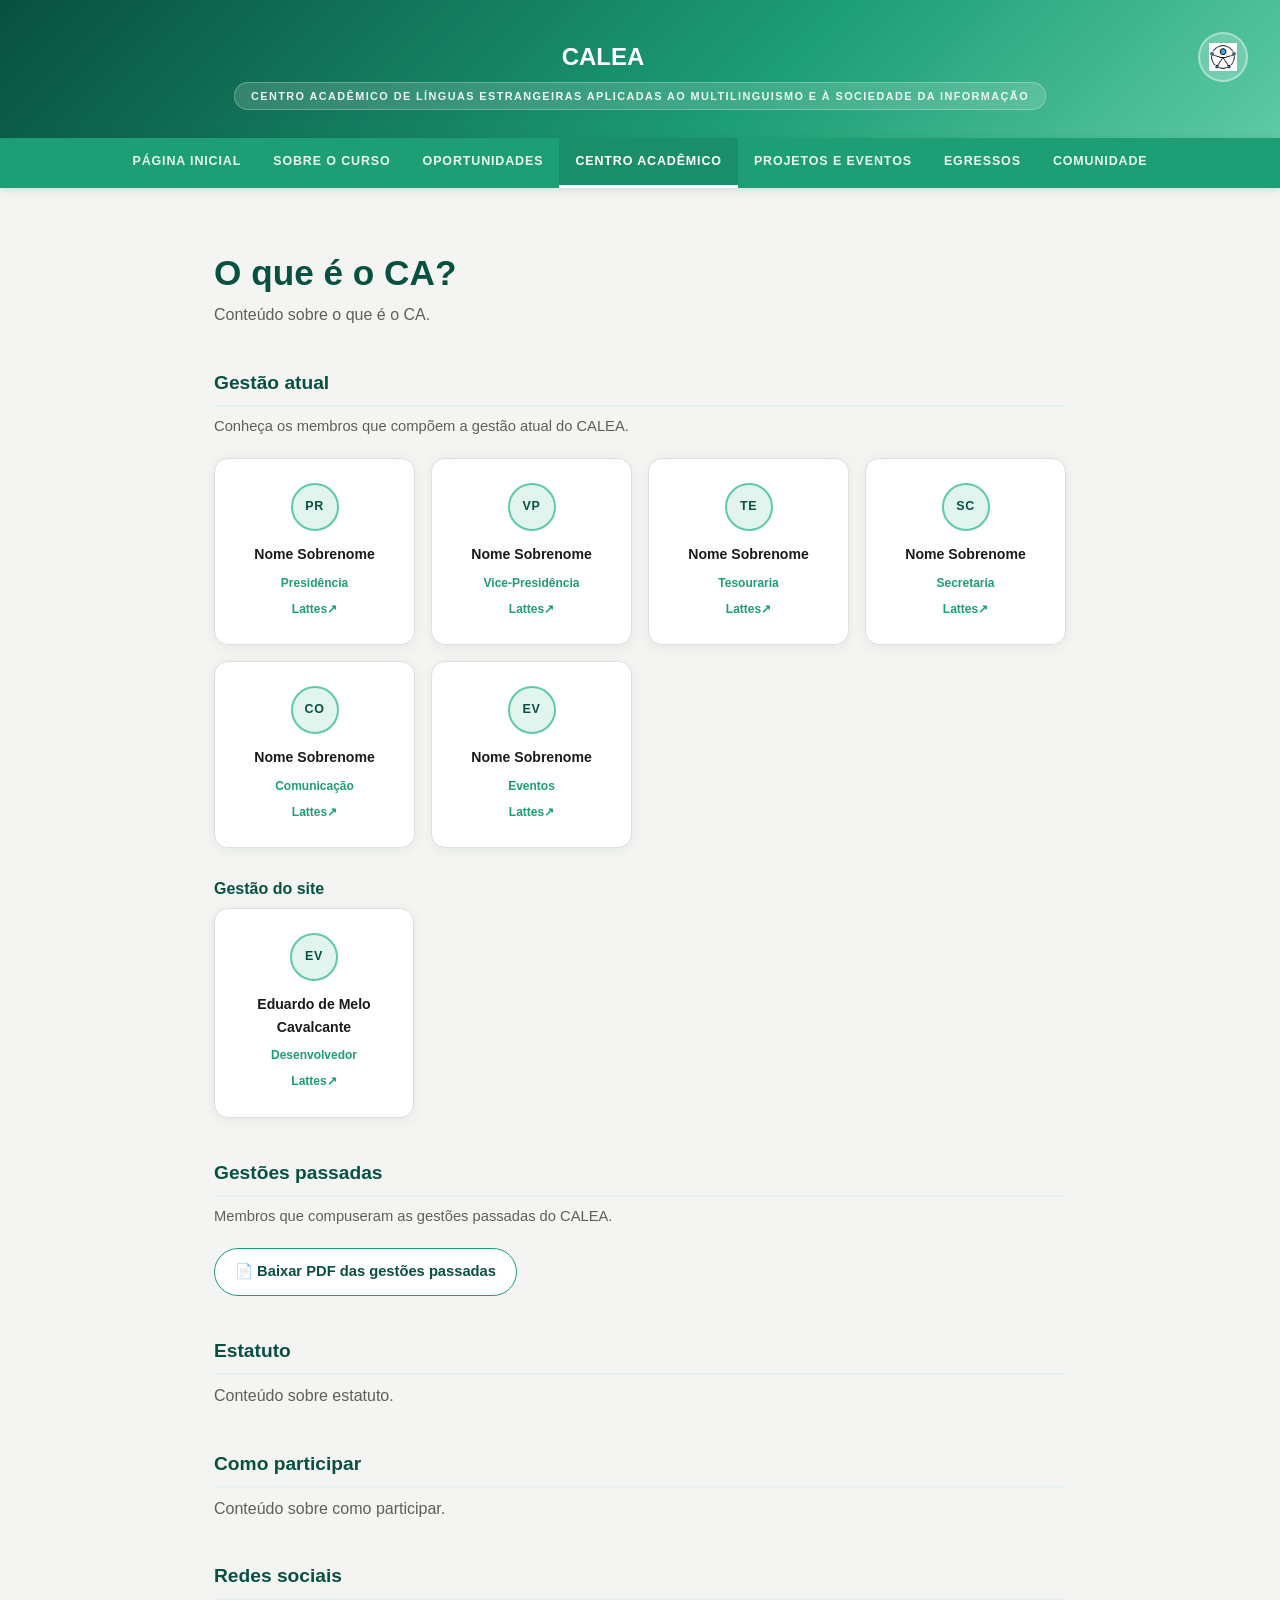
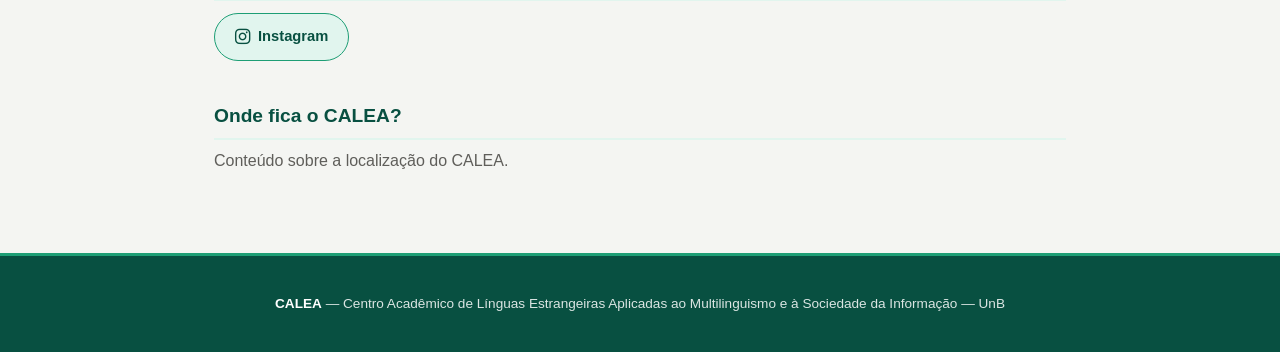
==== commit 8c4af137: "Add files via upload" ====
--- a/calea.html
+++ b/calea.html
@@ -10,9 +10,44 @@
 </head>
 <body>
     <header>
-        <h1><a href="index.html">CALEA</a></h1>
+        <div class="header-top">
+            <h1><a href="index.html">CALEA</a></h1>
+            <button id="btn-acessibilidade" class="btn-acessibilidade" aria-label="Abrir painel de acessibilidade">
+                <img src="imagens/acessibilidade/acessibilidade_internacional.png" alt="Símbolo de acessibilidade" class="icon-acessibilidade">
+            </button>
+        </div>
         <div class="hero-tag">Centro Acadêmico de Línguas Estrangeiras APLICADAS ao Multilinguismo e à Sociedade da Informação</div>
     </header>
+
+    <!-- Painel de Acessibilidade -->
+    <div id="painel-acessibilidade" class="painel-acessibilidade" hidden>
+        <div class="painel-conteudo">
+            <button class="btn-fechar" id="btn-fechar-painel" aria-label="Fechar painel">&times;</button>
+            <h3>Acessibilidade</h3>
+            
+            <!-- Controle de Tamanho de Fonte -->
+            <div class="acess-grupo">
+                <label>Tamanho da fonte:</label>
+                <div class="controle-fonte">
+                    <button id="btn-font-menor" class="btn-font" title="Diminuir">A−</button>
+                    <span id="font-atual" class="font-atual">100%</span>
+                    <button id="btn-font-maior" class="btn-font" title="Aumentar">A+</button>
+                    <button id="btn-font-reset" class="btn-reset" title="Restaurar padrão">Padrão</button>
+                </div>
+            </div>
+
+            <!-- Modos de Visão para Daltônicos -->
+            <div class="acess-grupo">
+                <label>Modo de cores:</label>
+                <div class="controle-cores">
+                    <button id="modo-Padrão" class="modo-btn ativo" data-modo="Padrão">Padrão</button>
+                    <button id="modo-protanopia" class="modo-btn" data-modo="protanopia" title="Daltonismo Vermelho-Verde">Protanopia</button>
+                    <button id="modo-deuteranopia" class="modo-btn" data-modo="deuteranopia" title="Daltonismo Vermelho-Verde">Deuteranopia</button>
+                    <button id="modo-tritanopia" class="modo-btn" data-modo="tritanopia" title="Daltonismo Azul-Amarelo">Tritanopia</button>
+                </div>
+            </div>
+        </div>
+    </div>
 
     <nav>
         <a href="index.html">Página Inicial</a>
@@ -110,5 +145,6 @@
         <p><strong>CALEA</strong> &mdash; Centro Acadêmico de Línguas Estrangeiras Aplicadas ao Multilinguismo e à Sociedade da Informação &mdash; UnB</p>
     </footer>
 <script src="nav.js"></script>
+<script src="acessibilidade.js"></script>
 </body>
 </html>
--- a/style.css
+++ b/style.css
@@ -721,8 +721,8 @@
 }
 .modal-header {
     display: flex;
-    align-items: center;
-    gap: 1rem;
+    align-items: flex-start;
+    gap: 1.25rem;
     margin-bottom: 1.25rem;
     padding-bottom: 1.25rem;
     border-bottom: 2px solid #E1F5EE;
@@ -813,12 +813,13 @@
     margin: 0 auto .75rem;
 }
 .avatar-foto-lg {
-    width: 56px;
-    height: 56px;
+    width: 120px;
+    height: 120px;
     border-radius: 50%;
     object-fit: cover;
-    border: 2px solid var(--verde-medio);
+    border: 3px solid var(--verde-medio);
     flex-shrink: 0;
+
 }
  
 
@@ -842,6 +843,251 @@
 .footer-creditos a:hover { color: #fff; }
 
 /* ══════════════════════════════════════════
+   ACESSIBILIDADE
+   ══════════════════════════════════════════ */
+
+.header-top {
+    display: flex;
+    justify-content: space-between;
+    align-items: center;
+    gap: 1.5rem;
+}
+
+.header-top h1 {
+    flex: 1;
+    margin: 0;
+}
+
+.btn-acessibilidade {
+    background: rgba(255, 255, 255, 0.2);
+    border: 2px solid rgba(255, 255, 255, 0.4);
+    border-radius: 50%;
+    width: 50px;
+    height: 50px;
+    display: flex;
+    align-items: center;
+    justify-content: center;
+    cursor: pointer;
+    transition: all 0.3s ease;
+    padding: 0;
+    flex-shrink: 0;
+}
+
+.btn-acessibilidade:hover {
+    background: rgba(255, 255, 255, 0.3);
+    border-color: rgba(255, 255, 255, 0.6);
+    transform: scale(1.05);
+}
+
+.icon-acessibilidade {
+    width: 28px;
+    height: 28px;
+    object-fit: contain;
+}
+
+.painel-acessibilidade {
+    position: fixed;
+    top: 0;
+    left: 0;
+    right: 0;
+    bottom: 0;
+    background: rgba(0, 0, 0, 0.5);
+    display: flex;
+    align-items: flex-start;
+    justify-content: flex-end;
+    z-index: 9999;
+    padding-top: 80px;
+}
+
+.painel-acessibilidade[hidden] {
+    display: none;
+}
+
+.painel-conteudo {
+    background: white;
+    width: 100%;
+    max-width: 350px;
+    border-radius: 12px 0 0 12px;
+    padding: 2rem;
+    box-shadow: -4px 0 20px rgba(0, 0, 0, 0.15);
+    max-height: 80vh;
+    overflow-y: auto;
+    animation: slideIn 0.3s ease;
+}
+
+@keyframes slideIn {
+    from {
+        transform: translateX(100%);
+        opacity: 0;
+    }
+    to {
+        transform: translateX(0);
+        opacity: 1;
+    }
+}
+
+.btn-fechar {
+    position: absolute;
+    top: 1rem;
+    right: 1rem;
+    background: none;
+    border: none;
+    font-size: 1.8rem;
+    cursor: pointer;
+    color: #5f5e5a;
+    padding: 0;
+    width: 32px;
+    height: 32px;
+    display: flex;
+    align-items: center;
+    justify-content: center;
+    border-radius: 50%;
+    transition: all 0.2s ease;
+}
+
+.btn-fechar:hover {
+    background: #f0f0f0;
+    color: #000;
+}
+
+.painel-acessibilidade h3 {
+    margin: 0 0 1.5rem 0;
+    color: var(--verde-escuro);
+    font-size: 1.2rem;
+}
+
+.acess-grupo {
+    margin-bottom: 1.75rem;
+}
+
+.acess-grupo label {
+    display: block;
+    font-weight: 600;
+    color: var(--verde-escuro);
+    margin-bottom: 0.75rem;
+    font-size: 0.95rem;
+}
+
+/* Controle de Fonte */
+.controle-fonte {
+    display: flex;
+    gap: 0.5rem;
+    align-items: center;
+    flex-wrap: wrap;
+}
+
+.btn-font {
+    background: var(--verde-claro);
+    border: 2px solid var(--verde-medio);
+    color: var(--verde-escuro);
+    padding: 0.5rem 0.75rem;
+    border-radius: 6px;
+    font-weight: 700;
+    cursor: pointer;
+    transition: all 0.2s ease;
+    font-size: 0.9rem;
+}
+
+.btn-font:hover {
+    background: var(--verde-medio);
+    color: white;
+}
+
+.font-atual {
+    min-width: 50px;
+    text-align: center;
+    font-weight: 600;
+    color: var(--verde);
+}
+
+.btn-reset {
+    background: #f4f5f2;
+    border: 1px solid var(--cinza-borda);
+    color: var(--texto-muted);
+    padding: 0.4rem 0.7rem;
+    border-radius: 4px;
+    cursor: pointer;
+    font-size: 0.8rem;
+    transition: all 0.2s ease;
+}
+
+.btn-reset:hover {
+    background: var(--cinza-borda);
+    color: var(--texto);
+}
+
+/* Controle de Cores - Modos Daltônicos */
+.controle-cores {
+    display: grid;
+    grid-template-columns: repeat(2, 1fr);
+    gap: 0.75rem;
+}
+
+.modo-btn {
+    padding: 0.75rem 1rem;
+    border: 2px solid var(--cinza-borda);
+    background: white;
+    color: var(--texto);
+    border-radius: 8px;
+    font-size: 0.85rem;
+    font-weight: 600;
+    cursor: pointer;
+    transition: all 0.3s ease;
+}
+
+.modo-btn:hover {
+    border-color: var(--verde);
+    background: var(--verde-claro);
+}
+
+.modo-btn.ativo {
+    background: var(--verde);
+    color: white;
+    border-color: var(--verde);
+}
+
+/* Filtros de Cores para Daltônicos */
+body.modo-protanopia {
+    filter: url(#protanopia-filter);
+}
+
+body.modo-deuteranopia {
+    filter: url(#deuteranopia-filter);
+}
+
+body.modo-tritanopia {
+    filter: url(#tritanopia-filter);
+}
+
+/* Aumento de Fonte Global */
+body.font-110 { font-size: 17.6px; }
+body.font-120 { font-size: 19.2px; }
+body.font-130 { font-size: 20.8px; }
+body.font-140 { font-size: 22.4px; }
+body.font-150 { font-size: 24px; }
+
+/* Responsivo */
+@media (max-width: 480px) {
+    .header-top {
+        flex-direction: column;
+    }
+    
+    .btn-acessibilidade {
+        align-self: flex-start;
+    }
+    
+    .painel-conteudo {
+        max-width: 100%;
+        border-radius: 12px;
+        margin: 1rem;
+    }
+    
+    .controle-cores {
+        grid-template-columns: 1fr;
+    }
+}
+
+/* ══════════════════════════════════════════
    RESPONSIVO
    ══════════════════════════════════════════ */
 @media (max-width: 640px) {
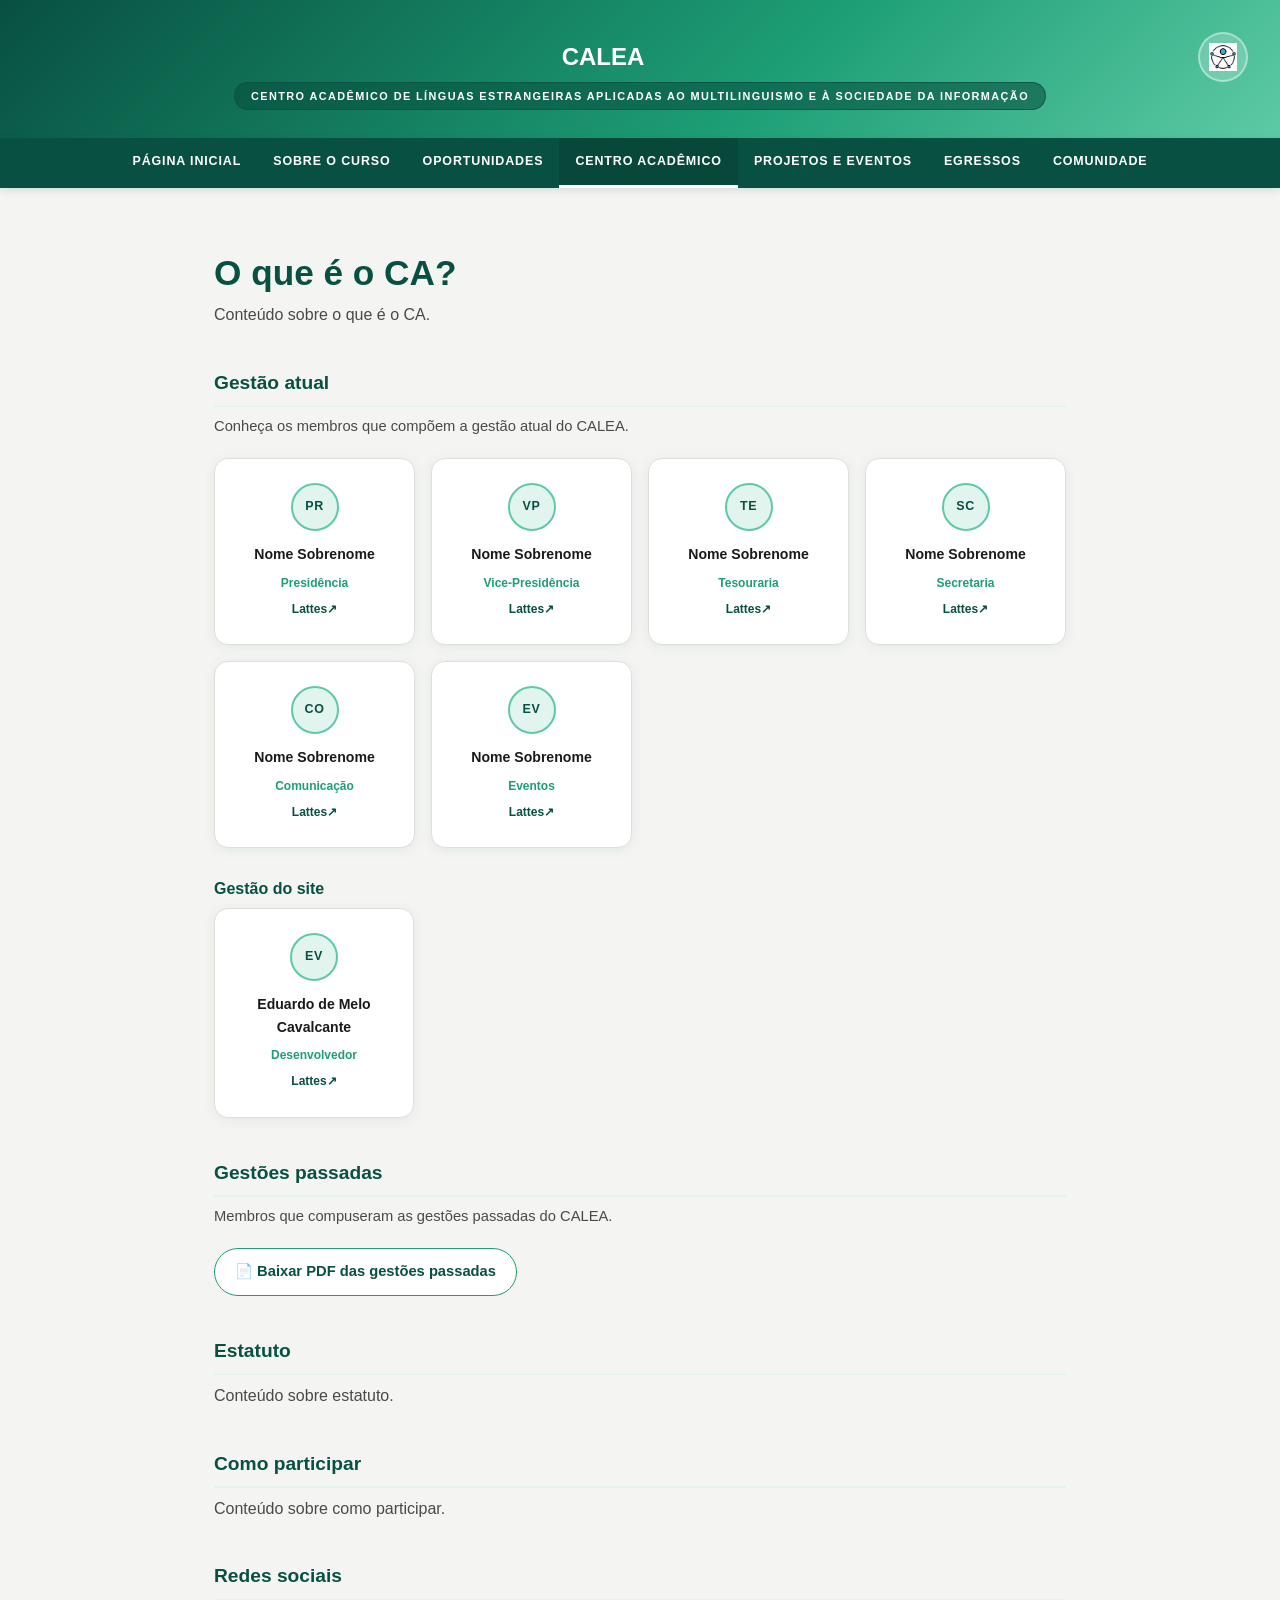
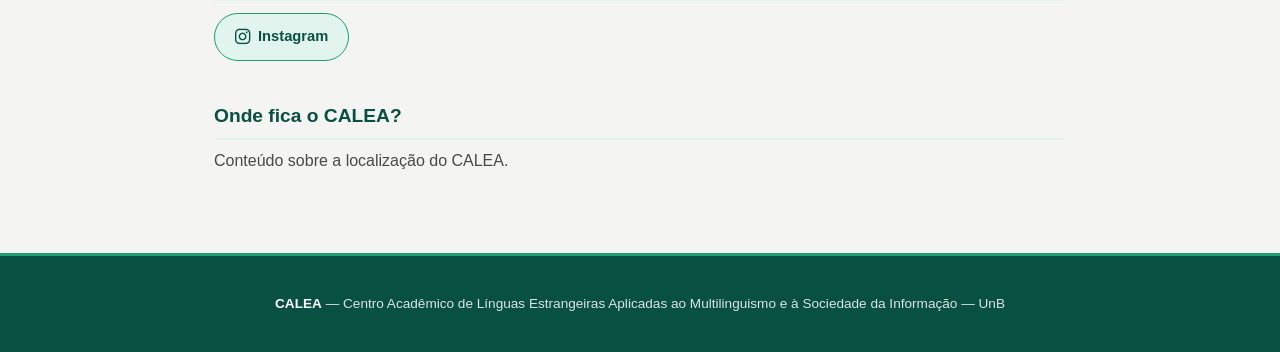
==== commit c998e294: "Add files via upload" ====
--- a/calea.html
+++ b/calea.html
@@ -23,7 +23,7 @@
     <div id="painel-acessibilidade" class="painel-acessibilidade" hidden>
         <div class="painel-conteudo">
             <button class="btn-fechar" id="btn-fechar-painel" aria-label="Fechar painel">&times;</button>
-            <h3>Acessibilidade</h3>
+            <h2>Acessibilidade</h2>
             
             <!-- Controle de Tamanho de Fonte -->
             <div class="acess-grupo">
--- a/style.css
+++ b/style.css
@@ -10,7 +10,7 @@
     --cinza-bg: #f4f5f2;
     --cinza-borda: #dde0da;
     --texto: #1a1a18;
-    --texto-muted: #5f5e5a;
+    --texto-muted: #4a4946;
     --branco: #ffffff;
     --sombra-suave: 0 2px 12px rgba(8, 80, 65, 0.08);
     --sombra-media: 0 4px 24px rgba(8, 80, 65, 0.13);
@@ -76,8 +76,8 @@
 p { margin: 0.5rem 0 1rem; color: var(--texto-muted); }
 
 /* ── LINKS ── */
-a { color: var(--verde); text-decoration: none; }
-a:hover { color: var(--verde-escuro); text-decoration: underline; }
+a { color: var(--verde-escuro); text-decoration: none; }
+a:hover { text-decoration: underline; }
 
 /* ══════════════════════════════════════════
    HEADER
@@ -106,15 +106,15 @@
 
 .hero-tag {
     display: inline-block;
-    background: rgba(255,255,255,0.15);
-    border: 1px solid rgba(255,255,255,0.25);
+    background: rgba(8,80,65,0.6);
+    border: 1px solid rgba(8,80,65,0.7);
     border-radius: 999px;
     padding: 0.3rem 1rem;
     font-size: 0.68rem;
     font-weight: 600;
     letter-spacing: 0.13em;
     text-transform: uppercase;
-    color: rgba(255,255,255,0.9);
+    color: #ffffff;
     line-height: 1.5;
 }
 
@@ -122,7 +122,7 @@
    NAVEGAÇÃO
    ══════════════════════════════════════════ */
 nav {
-    background-color: var(--verde);
+    background-color: var(--verde-escuro);
     padding: 0;
     display: flex;
     flex-wrap: wrap;
@@ -193,7 +193,7 @@
 
 nav a,
 .dropbtn {
-    color: rgba(255,255,255,0.9);
+    color: #ffffff;
     text-decoration: none;
     padding: 0.85rem 1rem;
     display: inline-block;
@@ -261,7 +261,7 @@
         top: 100%;
         left: 0;
         right: 0;
-        background-color: var(--verde);
+        background-color: var(--verde-escuro);
         flex-direction: column;
         gap: 0;
         max-height: 0;
@@ -354,7 +354,7 @@
     font-weight: 600;
 }
 
-.lattes-link:hover { color: var(--verde-escuro); }
+.lattes-link:hover { text-decoration: underline; }
 
 /* ══════════════════════════════════════════
    BOTÕES SOCIAL / PDF
@@ -523,11 +523,11 @@
     font-weight: 700;
     text-transform: uppercase;
     letter-spacing: 0.1em;
-    color: var(--verde);
+    color: var(--verde-escuro);
     margin-top: 0.3rem;
 }
 
-.duracao-sep { font-size: 2rem; color: var(--cinza-borda); font-weight: 300; }
+.duracao-sep { font-size: 2rem; color: var(--texto-muted); font-weight: 300; }
 
 /* ══════════════════════════════════════════
    ESTRUTURA CURRICULAR
@@ -578,7 +578,7 @@
     font-weight: 700;
     text-transform: uppercase;
     letter-spacing: 0.1em;
-    background: var(--verde);
+    background: var(--verde-escuro);
     color: #fff;
     border-radius: var(--raio-pill);
     padding: 0.15rem 0.65rem;
@@ -587,7 +587,7 @@
 
 .curriculo-codigo { font-size: 1.6rem; font-weight: 800; color: var(--verde-escuro); line-height: 1; }
 .curriculo-ano { font-size: 0.78rem; color: var(--texto-muted); margin-top: 0.3rem; }
-.curriculo-link { font-size: 0.78rem; font-weight: 600; color: var(--verde); margin-top: 0.75rem; }
+.curriculo-link { font-size: 0.78rem; font-weight: 600; color: var(--verde-escuro); margin-top: 0.75rem; }
 
 /* ══════════════════════════════════════════
    FLUXO SEMESTRAL
@@ -619,7 +619,7 @@
     letter-spacing: 0.04em;
 }
 
-.fluxo-sem-header span { font-weight: 400; opacity: 0.8; }
+.fluxo-sem-header span { font-weight: 400; }
 
 .fluxo-sem ul { list-style: none; margin: 0; padding: 0.6rem 0.9rem; }
 
@@ -950,10 +950,12 @@
     color: #000;
 }
 
-.painel-acessibilidade h3 {
+.painel-acessibilidade h2 {
     margin: 0 0 1.5rem 0;
     color: var(--verde-escuro);
     font-size: 1.2rem;
+    border: none;
+    padding: 0;
 }
 
 .acess-grupo {
@@ -1094,5 +1096,4 @@
     main { padding: 1.5rem 1rem 3rem; }
     .duracao-container { justify-content: center; }
     .curriculo-grid { justify-content: center; }
-}
-
+}
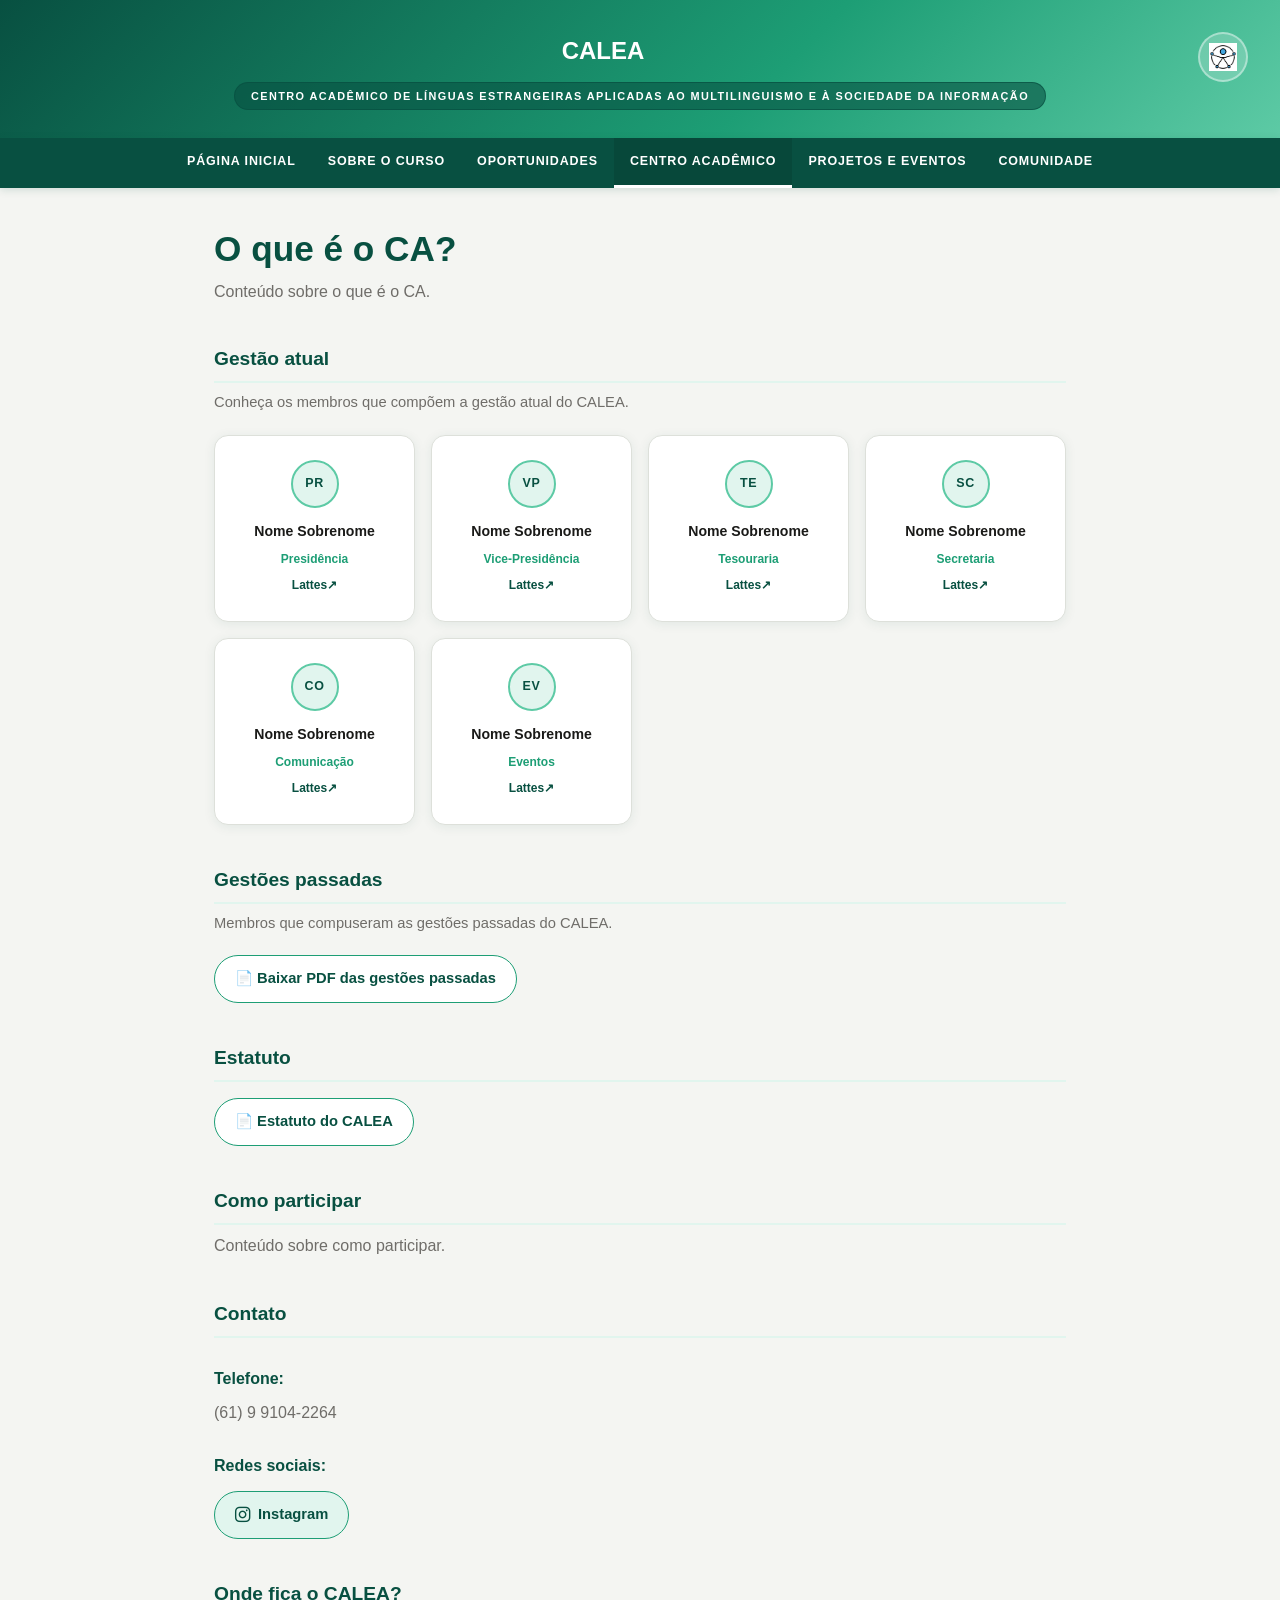
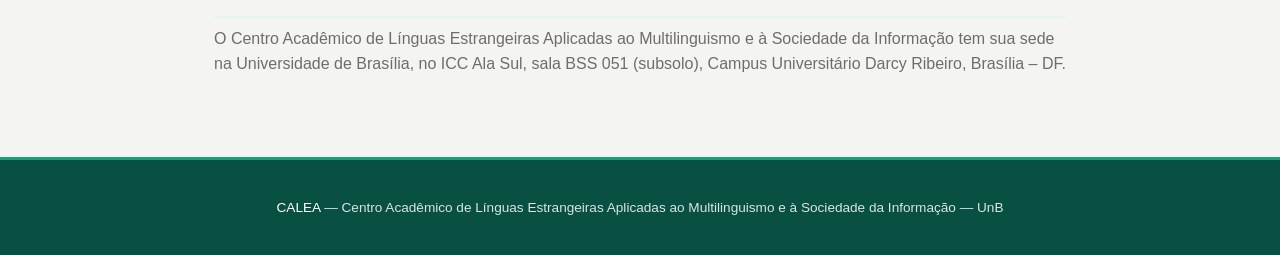
==== commit b29db012: "Add files via upload" ====
--- a/calea.html
+++ b/calea.html
@@ -9,9 +9,10 @@
     <link rel="icon" type="image/png" sizes="16x16" href="imagens_favicons/favicon_io/favicon-16x16.png">
 </head>
 <body>
+<a href="#main-content" class="skip-to-content">Saltar para o conteúdo principal</a>
     <header>
         <div class="header-top">
-            <h1><a href="index.html">CALEA</a></h1>
+            <p class="site-title"><a href="index.html">CALEA</a></p>
             <button id="btn-acessibilidade" class="btn-acessibilidade" aria-label="Abrir painel de acessibilidade">
                 <img src="imagens/acessibilidade/acessibilidade_internacional.png" alt="Símbolo de acessibilidade" class="icon-acessibilidade">
             </button>
@@ -36,6 +37,13 @@
                 </div>
             </div>
 
+            <div class="acess-grupo">
+                <label></label>
+                <div class="dark-mode-toggle">
+                    <button id="btn-darkmode" class="btn-darkmode" title="Ativar/Desativar modo escuro">Modo Escuro</button>
+                </div>
+            </div>
+
             <!-- Modos de Visão para Daltônicos -->
             <div class="acess-grupo">
                 <label>Modo de cores:</label>
@@ -55,63 +63,52 @@
         <a href="oportunidades.html">Oportunidades</a>
         <a href="calea.html" class="ativo">Centro Acadêmico</a>
         <a href="projetos_eventos.html">Projetos e Eventos</a>
-        <a href="egressos.html">Egressos</a>
         <a href="comunidade.html">Comunidade</a>
     </nav>
 
-    <main>
+    <main id="main-content">
         <h1>O que é o CA?</h1>
         <p>Conteúdo sobre o que é o CA.</p>
 
         <h2>Gestão atual</h2>
         <p class="sec-desc">Conheça os membros que compõem a gestão atual do CALEA.</p>
         <div class="gestao-grid">
-            <div class="membro-card">
-                <div class="avatar" style="margin:0 auto .75rem;">PR</div>
-                <h4>Nome Sobrenome</h4>
-                <span class="cargo">Presidência</span><br>
-                <span class="cargo"><a href="https://lattes.cnpq.br/1234567890" target="_blank" class="lattes-link">Lattes↗</a></span>
-            </div>
-            <div class="membro-card">
-                <div class="avatar" style="margin:0 auto .75rem;">VP</div>
-                <h4>Nome Sobrenome</h4>
-                <span class="cargo">Vice-Presidência</span><br>
-                <span class="cargo"><a href="https://lattes.cnpq.br/1234567890" target="_blank" class="lattes-link">Lattes↗</a></span>
-            </div>
-            <div class="membro-card">
-                <div class="avatar" style="margin:0 auto .75rem;">TE</div>
-                <h4>Nome Sobrenome</h4>
-                <span class="cargo">Tesouraria</span><br>
-                <span class="cargo"><a href="https://lattes.cnpq.br/1234567890" target="_blank" class="lattes-link">Lattes↗</a></span>
-            </div>
-            <div class="membro-card">
-                <div class="avatar" style="margin:0 auto .75rem;">SC</div>
-                <h4>Nome Sobrenome</h4>
-                <span class="cargo">Secretaria</span><br>
-                <span class="cargo"><a href="https://lattes.cnpq.br/1234567890" target="_blank" class="lattes-link">Lattes↗</a></span>
-            </div>
-            <div class="membro-card">
-                <div class="avatar" style="margin:0 auto .75rem;">CO</div>
-                <h4>Nome Sobrenome</h4>
-                <span class="cargo">Comunicação</span><br>
-                <span class="cargo"><a href="https://lattes.cnpq.br/1234567890" target="_blank" class="lattes-link">Lattes↗</a></span>
-            </div>
-            <div class="membro-card">
-                <div class="avatar" style="margin:0 auto .75rem;">EV</div>
-                <h4>Nome Sobrenome</h4>
-                <span class="cargo">Eventos</span><br>
-                <span class="cargo"><a href="https://lattes.cnpq.br/1234567890" target="_blank" class="lattes-link">Lattes↗</a></span>
-            </div>
-        </div>
-
-        <h3>Gestão do site</h3>
-        <div class="gestao-grid" style="max-width:200px;">
-            <div class="membro-card">
-                <div class="avatar" style="margin:0 auto .75rem;">EV</div>
-                <h4>Eduardo de Melo Cavalcante</h4>
-                <span class="cargo">Desenvolvedor</span><br>
-                <span class="cargo"><a href="http://lattes.cnpq.br/5332360719524152" target="_blank" class="lattes-link">Lattes↗</a></span>
-            </div>
+ <div class="membro-card">
+    <div class="avatar" style="margin:0 auto .75rem;">PR</div>
+    <p class="membro-nome">Nome Sobrenome</p>
+    <span class="cargo">Presidência</span><br>
+    <span class="cargo"><a href="https://lattes.cnpq.br/1234567890" target="_blank" class="lattes-link">Lattes↗</a></span>
+</div>
+<div class="membro-card">
+    <div class="avatar" style="margin:0 auto .75rem;">VP</div>
+    <p class="membro-nome">Nome Sobrenome</p>
+    <span class="cargo">Vice-Presidência</span><br>
+    <span class="cargo"><a href="https://lattes.cnpq.br/1234567890" target="_blank" class="lattes-link">Lattes↗</a></span>
+</div>
+<div class="membro-card">
+    <div class="avatar" style="margin:0 auto .75rem;">TE</div>
+    <p class="membro-nome">Nome Sobrenome</p>
+    <span class="cargo">Tesouraria</span><br>
+    <span class="cargo"><a href="https://lattes.cnpq.br/1234567890" target="_blank" class="lattes-link">Lattes↗</a></span>
+</div>
+<div class="membro-card">
+    <div class="avatar" style="margin:0 auto .75rem;">SC</div>
+    <p class="membro-nome">Nome Sobrenome</p>
+    <span class="cargo">Secretaria</span><br>
+    <span class="cargo"><a href="https://lattes.cnpq.br/1234567890" target="_blank" class="lattes-link">Lattes↗</a></span>
+</div>
+<div class="membro-card">
+    <div class="avatar" style="margin:0 auto .75rem;">CO</div>
+    <p class="membro-nome">Nome Sobrenome</p>
+    <span class="cargo">Comunicação</span><br>
+    <span class="cargo"><a href="https://lattes.cnpq.br/1234567890" target="_blank" class="lattes-link">Lattes↗</a></span>
+</div>
+<div class="membro-card">
+    <div class="avatar" style="margin:0 auto .75rem;">EV</div>
+    <p class="membro-nome">Nome Sobrenome</p>
+    <span class="cargo">Eventos</span><br>
+    <span class="cargo"><a href="https://lattes.cnpq.br/1234567890" target="_blank" class="lattes-link">Lattes↗</a></span>
+</div>
         </div>
 
         <h2>Gestões passadas</h2>
@@ -123,12 +120,21 @@
         </p>
 
         <h2>Estatuto</h2>
-        <p>Conteúdo sobre estatuto.</p>
+                <p class="pdf-link">
+            <a href="https://drive.google.com/file/d/1IIsm_zBetddgiaii5Rvb2joklFdDoChW/view" target="_blank" class="btn-pdf">
+                📄 Estatuto do CALEA
+            </a>
+        </p>
 
         <h2>Como participar</h2>
         <p>Conteúdo sobre como participar.</p>
 
-        <h2>Redes sociais</h2>
+        <h2>Contato</h2>
+
+        <h3>Telefone:</h3>
+        <p>(61) 9 9104-2264</p>
+
+        <h3>Redes sociais:</h3>
         <p class="social-links">
             <a href="https://www.instagram.com/caleaunb/" target="_blank" class="btn-social">
                 <i class="fab fa-instagram"></i>
@@ -137,14 +143,15 @@
         </p>
 
         <h2>Onde fica o CALEA?</h2>
-        <p>Conteúdo sobre a localização do CALEA.</p>
+        <p>O Centro Acadêmico de Línguas Estrangeiras Aplicadas ao
+Multilinguismo e à Sociedade da Informação tem sua sede na Universidade de
+Brasília, no ICC Ala Sul, sala BSS 051 (subsolo), Campus Universitário Darcy Ribeiro, Brasília – DF.</p>
     </main>
 
 
     <footer>
         <p><strong>CALEA</strong> &mdash; Centro Acadêmico de Línguas Estrangeiras Aplicadas ao Multilinguismo e à Sociedade da Informação &mdash; UnB</p>
     </footer>
-<script src="nav.js"></script>
-<script src="acessibilidade.js"></script>
+<script src="main.js"></script>
 </body>
 </html>
--- a/style.css
+++ b/style.css
@@ -10,25 +10,121 @@
     --cinza-bg: #f4f5f2;
     --cinza-borda: #dde0da;
     --texto: #1a1a18;
-    --texto-muted: #4a4946;
+    --texto-muted: #6f6d69;
     --branco: #ffffff;
     --sombra-suave: 0 2px 12px rgba(8, 80, 65, 0.08);
     --sombra-media: 0 4px 24px rgba(8, 80, 65, 0.13);
     --raio: 14px;
     --raio-sm: 8px;
     --raio-pill: 999px;
+    ;
 }
 
 /* ── RESET & BASE ── */
-*, *::before, *::after { box-sizing: border-box; }
-
-html, body { min-height: 100%; }
+*, *::before, *::after {
+    box-sizing: border-box;
+}
+
+html {
+    line-height: 1.15;
+    -webkit-text-size-adjust: 100%;
+}
+
+body,
+article,
+aside,
+details,
+figcaption,
+figure,
+footer,
+header,
+hgroup,
+menu,
+nav,
+section {
+    display: block;
+}
+
+html, body, div, span, applet, object, iframe,
+h1, h2, h3, h4, h5, h6, p, blockquote, pre,
+a, abbr, acronym, address, big, cite, code,
+del, dfn, em, img, ins, kbd, q, s, samp,
+small, strike, strong, sub, sup, tt, var,
+b, u, i, center,
+dl, dt, dd, ol, ul, li,
+fieldset, form, label, legend,
+table, caption, tbody, tfoot, thead, tr, th, td,
+article, aside, canvas, details, embed,
+figure, figcaption, footer, header, hgroup,
+menu, nav, output, ruby, section, summary,
+time, mark, audio, video {
+    margin: 0;
+    padding: 0;
+    border: 0;
+    font-size: 100%;
+    font: inherit;
+    vertical-align: baseline;
+}
+
+ol, ul {
+    list-style: none;
+}
+
+blockquote, q {
+    quotes: none;
+}
+
+blockquote::before, blockquote::after,
+q::before, q::after {
+    content: '';
+    content: none;
+}
+
+table {
+    border-collapse: collapse;
+    border-spacing: 0;
+}
+
+button,
+input,
+select,
+textarea {
+    font: inherit;
+}
+
+a {
+    text-decoration: none;
+    color: inherit;
+    background-color: transparent;
+}
+
+img,
+svg,
+video {
+    max-width: 100%;
+    height: auto;
+    display: block;
+}
+
+button,
+[type="button"],
+[type="reset"],
+[type="submit"] {
+    border: none;
+    background: none;
+    padding: 0;
+    cursor: pointer;
+}
+
+html, body {
+    min-height: 100%;
+}
 
 body {
     display: flex;
     flex-direction: column;
     min-height: 100vh;
-    font-family: Arial, Verdana, Tahoma, Helvetica, sans-serif;
+    font-family: Arial, Verdana, Tahoma, Times New Roman, Georgia, Helvetica, sans-serif;
     margin: 0;
     padding: 0;
     font-size: 16px;
@@ -90,19 +186,19 @@
     position: relative;
 }
 
-header h1 {
+.site-title {
     font-size: 1.5rem;
     font-weight: 800;
     color: #fff;
     margin: 0 0 0.75rem;
     line-height: 1.2;
-    border-bottom: none;
-    padding-bottom: 0;
-}
-
-header h1 a { color: #fff; text-decoration: none; }
-header h1 a:hover { color: rgba(255,255,255,0.8); text-decoration: none; }
-
+    flex: 1;
+    text-align: center;
+
+}
+
+.site-title a { color: #fff; text-decoration: none; }
+.site-title a:hover { color: rgba(255,255,255,0.8); text-decoration: none; }
 
 .hero-tag {
     display: inline-block;
@@ -167,7 +263,7 @@
 
 .skip-to-content {
     position: absolute;
-    top: -40px;
+    top: -9999px;
     left: 0;
     background: var(--verde-escuro);
     color: #fff;
@@ -176,11 +272,14 @@
     text-decoration: none;
     font-size: 0.85rem;
     font-weight: 700;
-    z-index: 1000;
-}
-
-.skip-to-content:focus {
+    z-index: 10000;
+}
+
+.skip-to-content:focus,
+.skip-to-content:focus-visible {
     top: 0;
+    outline: 3px solid #fff;
+    outline-offset: 2px;
 }
 
 .nav-links {
@@ -333,13 +432,19 @@
     transition: box-shadow 0.2s, transform 0.2s;
 }
 
+div[role="listitem"] {
+    display: contents;
+
+}
+
 .membro-card:hover {
     box-shadow: var(--sombra-media);
     transform: translateY(-2px);
 
 }
 
-.membro-card h4 {
+.membro-card h4,
+.membro-nome {
     font-size: 0.88rem;
     font-weight: 700;
     margin: 0.5rem 0 0.2rem;
@@ -415,7 +520,7 @@
    SEÇÃO FAQ
    ══════════════════════════════════════════ */
 #faq {
-    background: var(--branco);
+    background: var(--cinza-bg);
     border-top: 1px solid var(--cinza-borda);
     padding: 3rem 1.5rem;
 }
@@ -439,7 +544,7 @@
 .faq-list { display: grid; gap: 0.6rem; }
 
 .faq-list details {
-    background: var(--cinza-bg);
+    background: var(--branco);
     border: 1px solid var(--cinza-borda);
     border-radius: var(--raio-sm);
     overflow: hidden;
@@ -1096,4 +1201,50 @@
     main { padding: 1.5rem 1rem 3rem; }
     .duracao-container { justify-content: center; }
     .curriculo-grid { justify-content: center; }
+}
+
+
+/* ══════════════════════════════════════════
+   MODO ESCURO (index.html)
+   ══════════════════════════════════════════ */
+body.dark-mode {
+    --cinza-bg: #14181b;
+    --branco: #1f2428;
+    --cinza-borda: #313740;
+    --texto: #e9ebe8;
+    --texto-muted: #b9beb8;
+}
+
+body.dark-mode main h1,
+body.dark-mode main h2,
+body.dark-mode main h3,
+body.dark-mode main a,
+body.dark-mode .section-title,
+body.dark-mode .faq-list summary {
+    color: var(--verde-medio);
+}
+
+.dark-mode-toggle { display: flex; align-items: center; }
+
+.btn-darkmode {
+    background: var(--verde-claro);
+    border: 2px solid var(--verde-medio);
+    color: var(--verde-escuro);
+    padding: 0.5rem 0.9rem;
+    border-radius: 6px;
+    font-weight: 700;
+    cursor: pointer;
+    font-size: 0.9rem;
+    transition: all 0.2s ease;
+}
+
+.btn-darkmode:hover {
+    background: var(--verde-medio);
+    color: #fff;
+}
+
+.btn-darkmode[aria-pressed="true"] {
+    background: var(--verde-escuro);
+    color: #fff;
+    border-color: var(--verde-escuro);
 }
